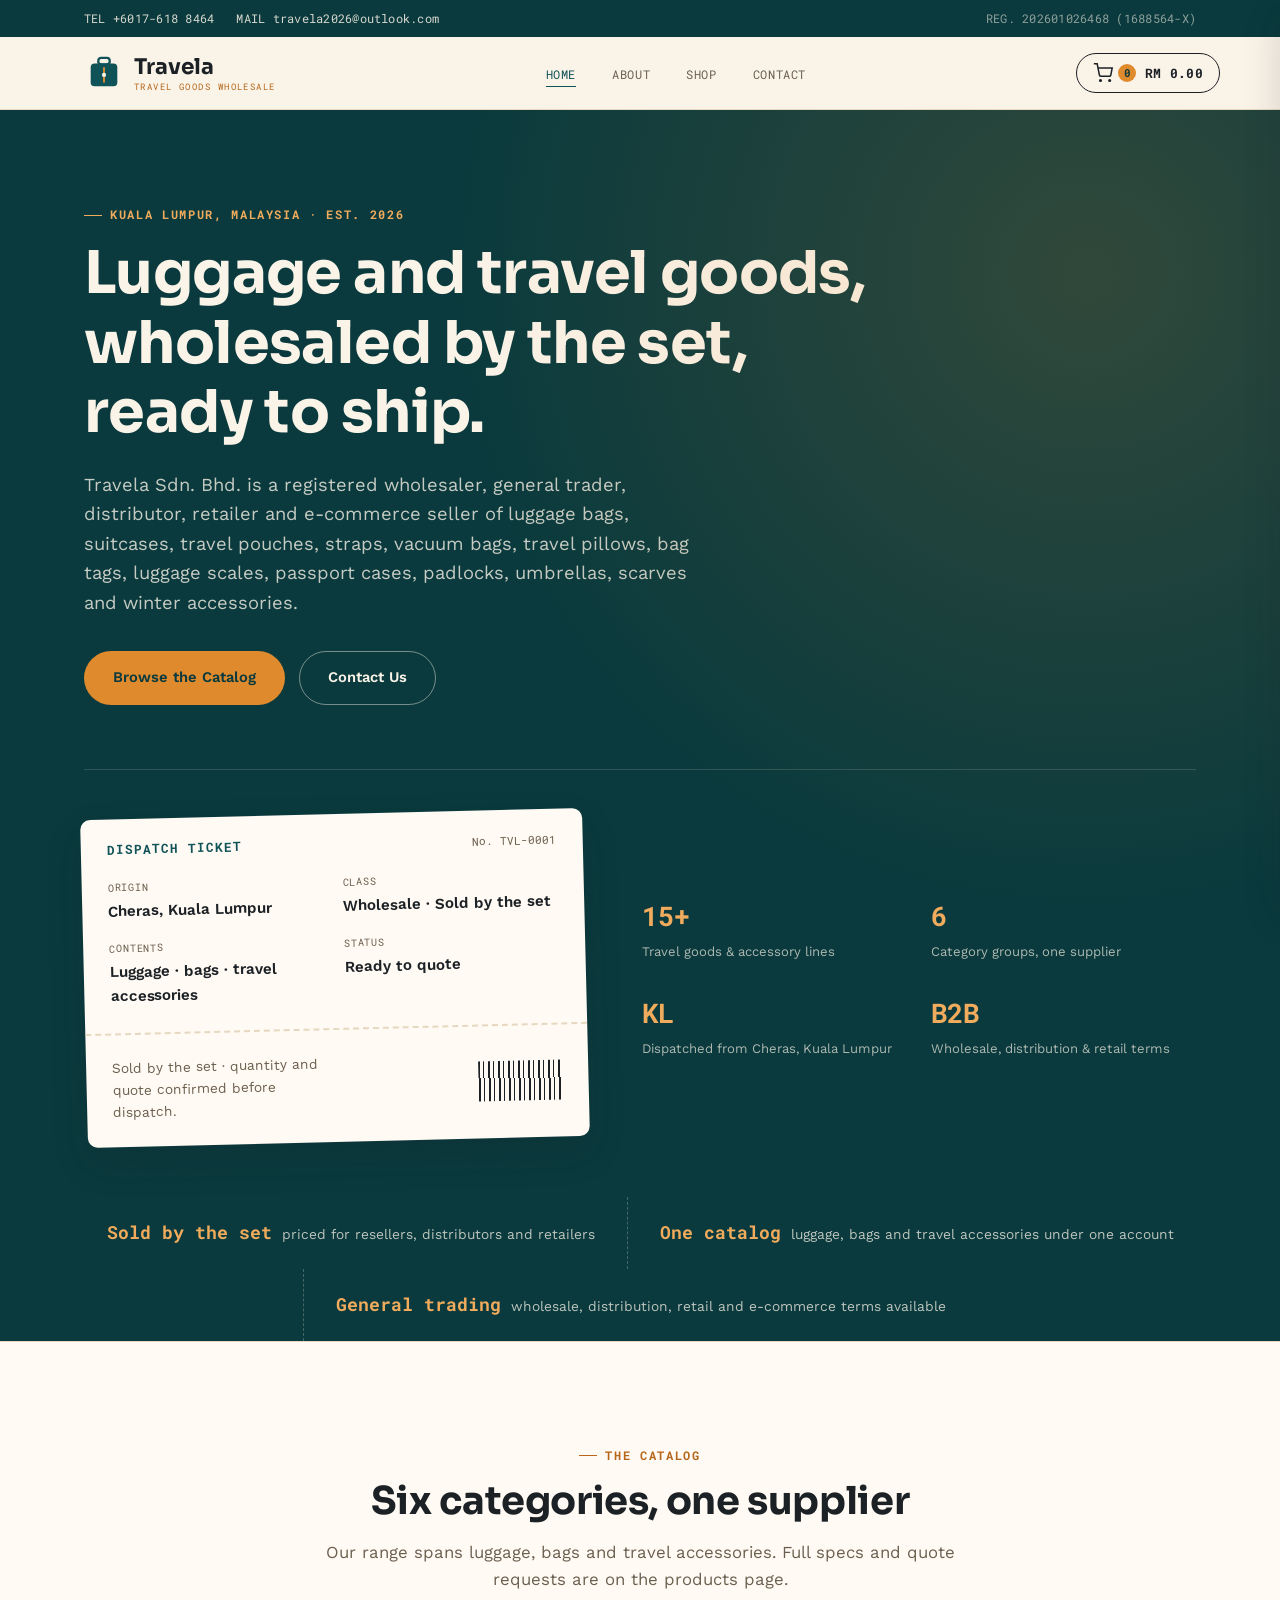
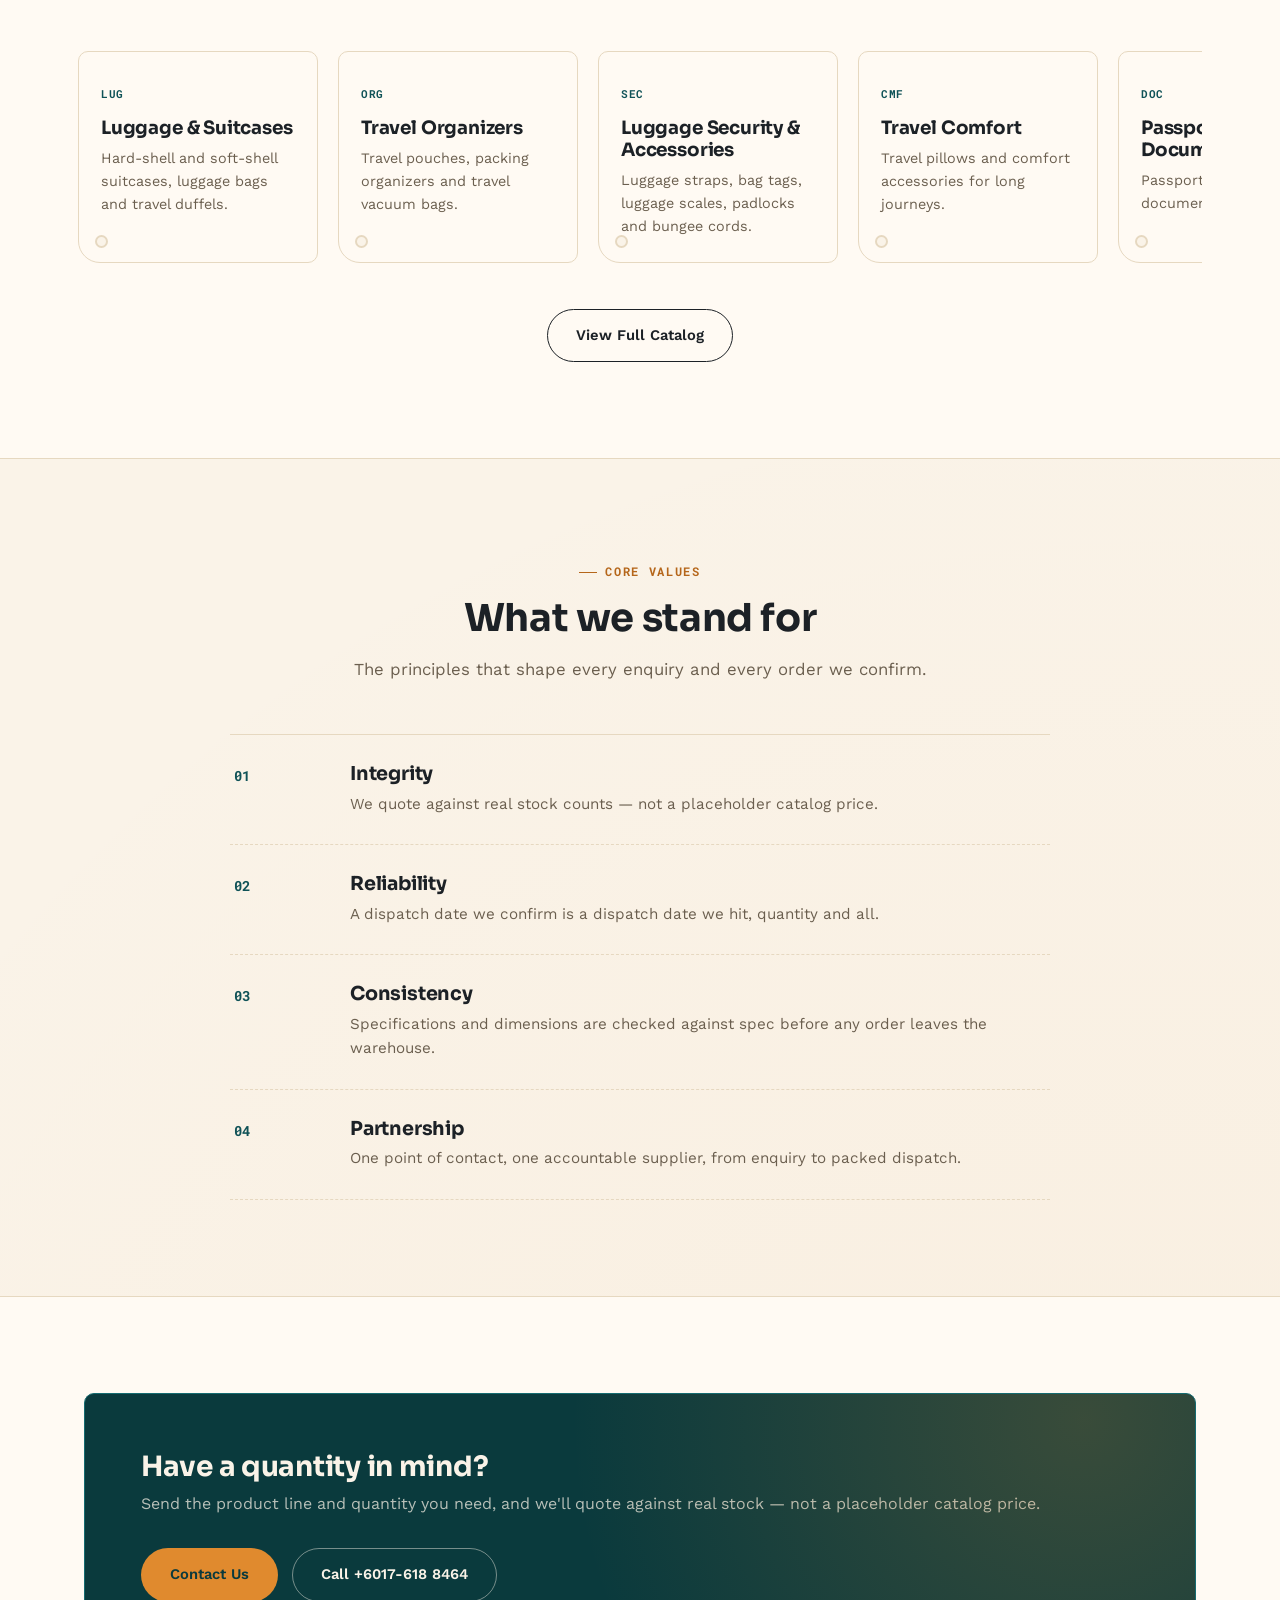
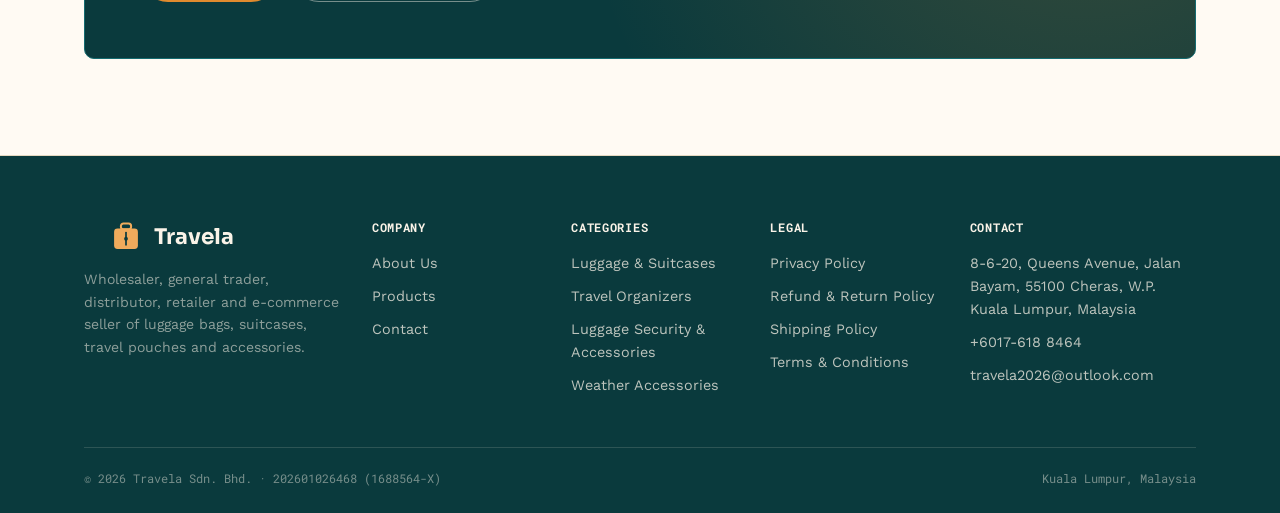
==== index.html @ ce54774d "Initial commit Travela Sdn. Bhd. — wholesale luggage, bags and travel accessories. Full site scaffol" ====
<!doctype html>
<html lang="en">
<head>
<meta charset="UTF-8">
<meta name="viewport" content="width=device-width, initial-scale=1.0">
<title>Travela | Wholesale Luggage, Bags &amp; Travel Accessories</title>
<meta name="description" content="Travela Sdn. Bhd. — wholesaler, general trader, distributor, retailer and e-commerce seller of luggage bags, suitcases, travel pouches, straps, vacuum bags, travel pillows, bag tags, luggage scales, passport cases, padlocks, umbrellas, scarves and winter accessories.">
<meta property="og:title" content="Travela | Wholesale Luggage, Bags &amp; Travel Accessories">
<meta property="og:description" content="Travela Sdn. Bhd. — wholesaler, general trader, distributor, retailer and e-commerce seller of luggage bags, suitcases, travel pouches, straps, vacuum bags, travel pillows, bag tags, luggage scales, passport cases, padlocks, umbrellas, scarves and winter accessories.">
<meta property="og:type" content="website">
<meta property="og:url" content="https://travela.shop/">
<meta name="twitter:card" content="summary">
<link rel="icon" type="image/svg+xml" href="assets/favicon.svg">
<link rel="stylesheet" href="css/style.css">
</head>
<body>

<div class="topbar">
  <div class="container">
    <div class="contact-links">
      <span>TEL +6017-618 8464</span>
      <span>MAIL travela2026@outlook.com</span>
    </div>
    <div class="reg-no">REG. 202601026468 (1688564-X)</div>
  </div>
</div>

<header class="site-header">
  <nav class="nav container">
    <a href="/" class="brand">
      <svg class="brand-mark" viewBox="0 0 40 40">
        <rect x="14" y="4" width="12" height="7" rx="3" fill="none" stroke="var(--petrol)" stroke-width="2.4"/>
        <rect x="6" y="10" width="28" height="24" rx="4" fill="var(--petrol)"/>
        <rect x="19" y="14" width="2" height="16" fill="var(--amber)"/>
        <circle cx="20" cy="22" r="2.2" fill="var(--sand)"/>
      </svg>
      <span class="brand-text">Travela<small>Travel Goods Wholesale</small></span>
    </a>
    <ul class="nav-links">
      <li><a href="/" class="active">Home</a></li>
      <li><a href="about">About</a></li>
      <li><a href="products">Shop</a></li>
      <li><a href="contact">Contact</a></li>
    </ul>
    <div class="nav-actions">
      <button type="button" class="cart-toggle" data-cart-toggle aria-label="Open quote cart" aria-expanded="false">
        <svg class="cart-toggle__icon" width="20" height="20" viewBox="0 0 24 24" fill="none" stroke="currentColor" stroke-width="1.8"><circle cx="9" cy="21" r="1"/><circle cx="20" cy="21" r="1"/><path d="M1 1h4l2.68 13.39a2 2 0 0 0 2 1.61h9.72a2 2 0 0 0 2-1.61L23 6H6"/></svg>
        <span class="cart-count" data-cart-count>0</span>
        <span class="cart-toggle__total" data-cart-total>RM 0</span>
      </button>
      <button class="nav-toggle" aria-label="Toggle navigation" aria-expanded="false">
        <span></span><span></span><span></span>
      </button>
    </div>
  </nav>
</header>

<section class="hero">
  <div class="container">
    <div class="hero-copy">
      <span class="eyebrow">Kuala Lumpur, Malaysia &middot; Est. 2026</span>
      <h1>Luggage and travel goods, wholesaled by the set, ready to ship.</h1>
      <p class="lead">Travela Sdn. Bhd. is a registered wholesaler, general trader, distributor, retailer and e-commerce seller of luggage bags, suitcases, travel pouches, straps, vacuum bags, travel pillows, bag tags, luggage scales, passport cases, padlocks, umbrellas, scarves and winter accessories.</p>
      <div class="hero-actions">
        <a href="products" class="btn btn--amber">Browse the Catalog</a>
        <a href="contact" class="btn btn--outline">Contact Us</a>
      </div>
    </div>

    <div class="hero-cover__foot">
      <div class="boarding-pass">
        <div class="boarding-pass__head">
          <h3>Dispatch Ticket</h3>
          <span class="mono">No. TVL-0001</span>
        </div>
        <div class="boarding-pass__body">
          <div class="boarding-pass__field">
            <dt>Origin</dt>
            <dd>Cheras, Kuala Lumpur</dd>
          </div>
          <div class="boarding-pass__field">
            <dt>Class</dt>
            <dd>Wholesale &middot; Sold by the set</dd>
          </div>
          <div class="boarding-pass__field">
            <dt>Contents</dt>
            <dd>Luggage &middot; bags &middot; travel accessories</dd>
          </div>
          <div class="boarding-pass__field">
            <dt>Status</dt>
            <dd>Ready to quote</dd>
          </div>
        </div>
        <div class="boarding-pass__perf" aria-hidden="true"></div>
        <div class="boarding-pass__stub">
          <p>Sold by the set &middot; quantity and quote confirmed before dispatch.</p>
          <div class="boarding-pass__barcode" aria-hidden="true"></div>
        </div>
      </div>

      <div class="hero-facts">
        <div>
          <strong>15+</strong>
          <span>Travel goods &amp; accessory lines</span>
        </div>
        <div>
          <strong>6</strong>
          <span>Category groups, one supplier</span>
        </div>
        <div>
          <strong>KL</strong>
          <span>Dispatched from Cheras, Kuala Lumpur</span>
        </div>
        <div>
          <strong>B2B</strong>
          <span>Wholesale, distribution &amp; retail terms</span>
        </div>
      </div>
    </div>
  </div>
</section>

<section class="spec-bar">
  <div class="spec-bar__item" data-reveal>
    <strong>Sold by the set</strong>
    <span>priced for resellers, distributors and retailers</span>
  </div>
  <div class="spec-bar__item" data-reveal>
    <strong>One catalog</strong>
    <span>luggage, bags and travel accessories under one account</span>
  </div>
  <div class="spec-bar__item" data-reveal>
    <strong>General trading</strong>
    <span>wholesale, distribution, retail and e-commerce terms available</span>
  </div>
</section>

<section class="section section--alt">
  <div class="container">
    <div class="section-head">
      <span class="eyebrow">The Catalog</span>
      <h2>Six categories, one supplier</h2>
      <p>Our range spans luggage, bags and travel accessories. Full specs and quote requests are on the products page.</p>
    </div>
    <div class="category-rail">
      <div class="luggage-tag" data-reveal>
        <span class="tag-hole" aria-hidden="true"></span>
        <span class="tag-code mono">LUG</span>
        <h3>Luggage &amp; Suitcases</h3>
        <p>Hard-shell and soft-shell suitcases, luggage bags and travel duffels.</p>
      </div>
      <div class="luggage-tag" data-reveal>
        <span class="tag-hole" aria-hidden="true"></span>
        <span class="tag-code mono">ORG</span>
        <h3>Travel Organizers</h3>
        <p>Travel pouches, packing organizers and travel vacuum bags.</p>
      </div>
      <div class="luggage-tag" data-reveal>
        <span class="tag-hole" aria-hidden="true"></span>
        <span class="tag-code mono">SEC</span>
        <h3>Luggage Security &amp; Accessories</h3>
        <p>Luggage straps, bag tags, luggage scales, padlocks and bungee cords.</p>
      </div>
      <div class="luggage-tag" data-reveal>
        <span class="tag-hole" aria-hidden="true"></span>
        <span class="tag-code mono">CMF</span>
        <h3>Travel Comfort</h3>
        <p>Travel pillows and comfort accessories for long journeys.</p>
      </div>
      <div class="luggage-tag" data-reveal>
        <span class="tag-hole" aria-hidden="true"></span>
        <span class="tag-code mono">DOC</span>
        <h3>Passport &amp; Documents</h3>
        <p>Passport cases and travel document holders.</p>
      </div>
      <div class="luggage-tag" data-reveal>
        <span class="tag-hole" aria-hidden="true"></span>
        <span class="tag-code mono">WTR</span>
        <h3>Weather Accessories</h3>
        <p>Umbrellas, scarves, winter gloves and winter socks.</p>
      </div>
    </div>
    <div style="text-align:center; margin-top:24px;">
      <a href="products" class="btn btn--outline-dark">View Full Catalog</a>
    </div>
  </div>
</section>

<section class="section">
  <div class="container">
    <div class="section-head">
      <span class="eyebrow">Core Values</span>
      <h2>What we stand for</h2>
      <p>The principles that shape every enquiry and every order we confirm.</p>
    </div>
    <div class="rail" style="max-width:820px; margin:0 auto;">
      <div class="rail-row" data-reveal>
        <span class="rail-code mono">01</span>
        <div class="rail-body">
          <h3>Integrity</h3>
          <p>We quote against real stock counts &mdash; not a placeholder catalog price.</p>
        </div>
      </div>
      <div class="rail-row" data-reveal>
        <span class="rail-code mono">02</span>
        <div class="rail-body">
          <h3>Reliability</h3>
          <p>A dispatch date we confirm is a dispatch date we hit, quantity and all.</p>
        </div>
      </div>
      <div class="rail-row" data-reveal>
        <span class="rail-code mono">03</span>
        <div class="rail-body">
          <h3>Consistency</h3>
          <p>Specifications and dimensions are checked against spec before any order leaves the warehouse.</p>
        </div>
      </div>
      <div class="rail-row" data-reveal>
        <span class="rail-code mono">04</span>
        <div class="rail-body">
          <h3>Partnership</h3>
          <p>One point of contact, one accountable supplier, from enquiry to packed dispatch.</p>
        </div>
      </div>
    </div>
  </div>
</section>

<section class="section section--alt">
  <div class="container">
    <div class="cta-banner">
      <div>
        <h2>Have a quantity in mind?</h2>
        <p>Send the product line and quantity you need, and we'll quote against real stock &mdash; not a placeholder catalog price.</p>
      </div>
      <div class="cta-actions">
        <a href="contact" class="btn btn--amber">Contact Us</a>
        <a href="tel:+60176188464" class="btn btn--outline">Call +6017-618 8464</a>
      </div>
    </div>
  </div>
</section>

<footer class="site-footer">
  <div class="container">
    <div class="footer-grid">
      <div class="footer-brand">
        <div class="brand" style="color:#faf3e8;">
          <svg class="brand-mark" viewBox="0 0 40 40">
            <rect x="14" y="4" width="12" height="7" rx="3" fill="none" stroke="var(--amber-light)" stroke-width="2.4"/>
            <rect x="6" y="10" width="28" height="24" rx="4" fill="var(--amber-light)"/>
            <rect x="19" y="14" width="2" height="16" fill="var(--petrol-deep)"/>
            <circle cx="20" cy="22" r="2.2" fill="var(--petrol-deep)"/>
          </svg>
          <span>Travela</span>
        </div>
        <p>Wholesaler, general trader, distributor, retailer and e-commerce seller of luggage bags, suitcases, travel pouches and accessories.</p>
      </div>
      <div>
        <h4>Company</h4>
        <ul>
          <li><a href="about">About Us</a></li>
          <li><a href="products">Products</a></li>
          <li><a href="contact">Contact</a></li>
        </ul>
      </div>
      <div>
        <h4>Categories</h4>
        <ul>
          <li><a href="products">Luggage &amp; Suitcases</a></li>
          <li><a href="products">Travel Organizers</a></li>
          <li><a href="products">Luggage Security &amp; Accessories</a></li>
          <li><a href="products">Weather Accessories</a></li>
        </ul>
      </div>
      <div>
        <h4>Legal</h4>
        <ul>
          <li><a href="privacy-policy">Privacy Policy</a></li>
          <li><a href="refund-policy">Refund &amp; Return Policy</a></li>
          <li><a href="shipping-policy">Shipping Policy</a></li>
          <li><a href="terms-conditions">Terms &amp; Conditions</a></li>
        </ul>
      </div>
      <div>
        <h4>Contact</h4>
        <ul>
          <li>8-6-20, Queens Avenue, Jalan Bayam, 55100 Cheras, W.P. Kuala Lumpur, Malaysia</li>
          <li><a href="tel:+60176188464">+6017-618 8464</a></li>
          <li><a href="mailto:travela2026@outlook.com">travela2026@outlook.com</a></li>
        </ul>
      </div>
    </div>
    <div class="footer-bottom">
      <span>&copy; <span id="year"></span> Travela Sdn. Bhd. &middot; 202601026468 (1688564-X)</span>
      <span>Kuala Lumpur, Malaysia</span>
    </div>
  </div>
</footer>

<script src="js/cart.js"></script>
<script src="js/main.js"></script>
</body>
</html>
---- css/style.css ----
@import url('https://fonts.googleapis.com/css2?family=Sora:wght@400;500;600;700;800&family=Work+Sans:wght@400;500;600;700&family=Roboto+Mono:wght@400;500;700&display=swap');

:root {
  /* Boarding-pass palette — travel goods / luggage identity */
  --ink: #1c2126;
  --charcoal: #2a3138;
  --petrol: #0f5257;
  --petrol-deep: #0a3a3d;
  --petrol-mid: #146b70;
  --petrol-text: #0f5257; /* AA-safe on sand/panel backgrounds (~6.2:1) */
  --amber: #e08a2e;
  --amber-light: #f0ab5c;
  --amber-text: #b5661a; /* AA-safe amber for small text/links (~4.7:1) */
  --sand: #faf3e8;
  --sand-deep: #f0e4d0;
  --panel: #fffaf3;
  --line: #e6d8c0;
  --muted: #6b5f4f; /* AA-safe muted text on sand/panel */
  --white: #ffffff;
  --radius: 4px;
  --radius-lg: 10px;
  --shadow-sm: 0 2px 10px rgba(28, 33, 38, 0.08);
  --shadow-md: 0 16px 36px rgba(28, 33, 38, 0.16);
  --max-width: 1160px;
  font-size: 16px;
}

* { box-sizing: border-box; margin: 0; padding: 0; }

html { scroll-behavior: smooth; }

@media (prefers-reduced-motion: reduce) {
  html { scroll-behavior: auto; }
  * { animation-duration: 0.01ms !important; animation-iteration-count: 1 !important; transition-duration: 0.01ms !important; }
}

body {
  font-family: 'Work Sans', -apple-system, BlinkMacSystemFont, 'Segoe UI', sans-serif;
  color: var(--ink);
  background: var(--sand);
  line-height: 1.6;
  -webkit-font-smoothing: antialiased;
  background-image:
    radial-gradient(circle at 10% 6%, rgba(15,82,87,0.04), transparent 42%),
    radial-gradient(circle at 90% 94%, rgba(224,138,46,0.05), transparent 42%);
}

h1, h2, h3, h4 {
  font-family: 'Sora', -apple-system, sans-serif;
  font-weight: 700;
  line-height: 1.18;
  color: var(--ink);
  letter-spacing: -0.01em;
}

a { color: inherit; text-decoration: none; }

img, svg { display: block; max-width: 100%; }

ul { list-style: none; }

:focus-visible {
  outline: 2.5px solid var(--petrol);
  outline-offset: 3px;
}

.container {
  max-width: var(--max-width);
  margin: 0 auto;
  padding: 0 24px;
}

.mono {
  font-family: 'Roboto Mono', monospace;
}

.eyebrow {
  display: inline-flex;
  align-items: center;
  gap: 8px;
  font-family: 'Roboto Mono', monospace;
  font-size: 0.74rem;
  font-weight: 700;
  letter-spacing: 0.14em;
  text-transform: uppercase;
  color: var(--amber-text);
  margin-bottom: 14px;
}
.eyebrow::before {
  content: "";
  width: 18px;
  height: 1px;
  background: var(--amber-text);
  display: inline-block;
}
.section--dark .eyebrow,
.hero .eyebrow { color: var(--amber-light); }
.section--dark .eyebrow::before,
.hero .eyebrow::before { background: var(--amber-light); }

.section { padding: 96px 0; }
.section--tight { padding: 64px 0; }
.section--alt { background: var(--panel); border-top: 1px solid var(--line); border-bottom: 1px solid var(--line); }
.section--dark { background: var(--petrol-deep); color: var(--sand); }

.section-head {
  max-width: 640px;
  margin: 0 auto 52px;
  text-align: center;
}
.section-head h2 { font-size: clamp(1.8rem, 3vw, 2.5rem); margin-bottom: 14px; }
.section-head p { color: var(--muted); font-size: 1.05rem; }
.section--dark .section-head p { color: rgba(250,243,232,0.72); }

/* Scroll reveal */
[data-reveal] {
  opacity: 0;
  transform: translateY(18px);
  transition: opacity 0.7s cubic-bezier(0.2, 0.7, 0.2, 1), transform 0.7s cubic-bezier(0.2, 0.7, 0.2, 1);
}
[data-reveal].is-visible { opacity: 1; transform: none; }

/* Buttons */
.btn {
  display: inline-flex;
  align-items: center;
  justify-content: center;
  gap: 8px;
  padding: 14px 28px;
  border-radius: 999px;
  font-weight: 600;
  font-size: 0.92rem;
  font-family: 'Work Sans', sans-serif;
  border: 1.5px solid transparent;
  cursor: pointer;
  transition: transform 0.15s ease, box-shadow 0.15s ease, background 0.15s ease, color 0.15s ease, border-color 0.15s ease;
}
.btn:hover { transform: translateY(-1px); }

.btn--amber { background: var(--amber); color: var(--petrol-deep); }
.btn--amber:hover { background: var(--amber-light); box-shadow: var(--shadow-md); }

.btn--outline { border-color: rgba(250,243,232,0.45); color: var(--sand); }
.btn--outline:hover { background: rgba(250,243,232,0.12); border-color: var(--sand); }

.btn--outline-dark { border-color: var(--ink); color: var(--ink); }
.btn--outline-dark:hover { background: var(--ink); color: var(--sand); }

.btn--sm { padding: 9px 18px; font-size: 0.82rem; }

/* Top bar */
.topbar {
  background: var(--petrol-deep);
  color: rgba(250,243,232,0.85);
  font-family: 'Roboto Mono', monospace;
  font-size: 0.76rem;
  letter-spacing: 0.02em;
}
.topbar .container {
  display: flex;
  justify-content: space-between;
  align-items: center;
  padding-top: 9px;
  padding-bottom: 9px;
  flex-wrap: wrap;
  gap: 6px;
}
.topbar a { color: rgba(250,243,232,0.85); }
.topbar a:hover { color: var(--amber-light); }
.topbar .contact-links { display: flex; gap: 22px; flex-wrap: wrap; }
.topbar .contact-links span { display: inline-flex; align-items: center; gap: 6px; }
.topbar .reg-no { opacity: 0.65; }

/* Header / Nav */
.site-header {
  background: var(--sand);
  border-bottom: 1px solid var(--line);
  position: sticky;
  top: 0;
  z-index: 50;
}
.nav {
  display: flex;
  align-items: center;
  justify-content: space-between;
  padding: 16px 0;
}
.brand {
  display: flex;
  align-items: center;
  gap: 11px;
  padding-left: 25px;
  font-family: 'Sora', sans-serif;
  font-weight: 700;
  font-size: 1.35rem;
  color: var(--ink);
}
.brand-mark { width: 38px; height: 38px; flex-shrink: 0; }
.footer-brand .brand-mark { width: 34px; height: 34px; }
.brand-text { display: flex; flex-direction: column; line-height: 1.05; }
.brand-text small {
  display: block;
  font-family: 'Roboto Mono', monospace;
  font-weight: 400;
  font-size: 0.56rem;
  letter-spacing: 0.16em;
  text-transform: uppercase;
  color: var(--amber-text);
  margin-top: 3px;
}

.nav-links { display: flex; gap: 8px; align-items: center; }
.nav-links a {
  font-family: 'Roboto Mono', monospace;
  font-weight: 400;
  font-size: 0.78rem;
  letter-spacing: 0.05em;
  text-transform: uppercase;
  color: var(--muted);
  position: relative;
  padding: 8px 14px;
}
.nav-links a:hover { color: var(--ink); }
.nav-links a.active { color: var(--petrol); }
.nav-links a.active::after {
  content: "";
  position: absolute;
  left: 14px; right: 14px; bottom: 3px;
  height: 1px;
  background: var(--petrol);
}

.nav-actions { display: flex; align-items: center; gap: 10px; }

/* Cart toggle */
.cart-toggle {
  display: inline-flex;
  align-items: center;
  gap: 9px;
  padding: 9px 16px;
  border-radius: 999px;
  border: 1.5px solid var(--ink);
  background: transparent;
  color: var(--ink);
  cursor: pointer;
  font-family: 'Roboto Mono', monospace;
  font-weight: 700;
  font-size: 0.82rem;
  transition: background 0.15s ease, color 0.15s ease, border-color 0.15s ease, transform 0.15s ease;
}
.cart-toggle:hover { background: var(--ink); color: var(--sand); transform: translateY(-1px); }
.cart-toggle.has-items { border-color: var(--petrol); color: var(--petrol-text); }
.cart-toggle.has-items:hover { background: var(--petrol); color: var(--sand); }
.cart-toggle__icon { flex-shrink: 0; }
.cart-count {
  display: inline-flex;
  align-items: center;
  justify-content: center;
  min-width: 18px;
  height: 18px;
  padding: 0 4px;
  border-radius: 999px;
  background: var(--amber);
  color: var(--petrol-deep);
  font-size: 0.68rem;
  font-weight: 700;
  margin-left: -4px;
}
.cart-toggle__total { letter-spacing: 0.02em; }
.cart-toggle--pulse { animation: cartPulse 0.4s ease; }
@keyframes cartPulse {
  0% { transform: scale(1); }
  35% { transform: scale(1.12); }
  100% { transform: scale(1); }
}

/* Cart drawer */
.cart-overlay {
  position: fixed;
  inset: 0;
  background: rgba(28, 33, 38, 0.5);
  opacity: 0;
  pointer-events: none;
  transition: opacity 0.25s ease;
  z-index: 90;
}
.cart-overlay.is-open { opacity: 1; pointer-events: auto; }

.cart-drawer {
  position: fixed;
  top: 0;
  right: 0;
  bottom: 0;
  width: min(420px, 100%);
  background: var(--sand);
  box-shadow: var(--shadow-md);
  transform: translateX(100%);
  transition: transform 0.3s cubic-bezier(0.2, 0.7, 0.2, 1);
  z-index: 91;
  display: flex;
  flex-direction: column;
}
.cart-drawer.is-open { transform: translateX(0); }

.cart-drawer__head {
  display: flex;
  align-items: center;
  justify-content: space-between;
  padding: 22px 24px;
  border-bottom: 1px solid var(--line);
}
.cart-drawer__head h3 { font-size: 1.15rem; }
.cart-drawer__close {
  background: none;
  border: none;
  font-size: 1.6rem;
  line-height: 1;
  cursor: pointer;
  color: var(--muted);
  padding: 4px 8px;
}
.cart-drawer__close:hover { color: var(--ink); }

.cart-drawer__body { flex: 1; overflow-y: auto; padding: 12px 24px; }
.cart-empty { color: var(--muted); font-size: 0.92rem; padding: 24px 0; }

.cart-line {
  display: flex;
  flex-direction: row;
  align-items: flex-start;
  gap: 14px;
  padding: 16px 0;
  border-bottom: 1px dashed var(--line);
}
.cart-line__thumb {
  width: 56px;
  height: 56px;
  flex-shrink: 0;
  object-fit: cover;
  border-radius: var(--radius);
  border: 1px solid var(--line);
  background: var(--panel);
}
.cart-line__thumb--empty {
  background: var(--panel);
  background-image: linear-gradient(135deg, var(--line) 0%, var(--line) 8%, transparent 8%, transparent 50%, var(--line) 50%, var(--line) 58%, transparent 58%, transparent 100%);
  background-size: 10px 10px;
}
.cart-line__main { flex: 1; min-width: 0; display: flex; flex-direction: column; gap: 10px; }
.cart-line__info { display: flex; flex-direction: column; gap: 3px; }
.cart-line__name { font-size: 0.92rem; font-weight: 500; }
.cart-line__sku { font-size: 0.72rem; color: var(--muted); }
.cart-line__controls { display: flex; align-items: center; justify-content: space-between; gap: 10px; }
.cart-line__price { font-size: 0.86rem; font-weight: 600; }
.cart-line__remove {
  background: none;
  border: none;
  font-size: 1.2rem;
  line-height: 1;
  color: var(--muted);
  cursor: pointer;
  padding: 2px 6px;
}
.cart-line__remove:hover { color: var(--petrol); }

.cart-drawer__foot {
  padding: 20px 24px 24px;
  border-top: 1px solid var(--line);
  display: flex;
  flex-direction: column;
  gap: 14px;
}
.cart-drawer__subtotal {
  display: flex;
  align-items: baseline;
  justify-content: space-between;
  font-family: 'Roboto Mono', monospace;
}
.cart-drawer__subtotal span { font-size: 0.78rem; text-transform: uppercase; letter-spacing: 0.05em; color: var(--muted); }
.cart-drawer__subtotal strong { font-size: 1.3rem; color: var(--ink); }
.cart-drawer__clear {
  background: none;
  border: none;
  font-size: 0.8rem;
  color: var(--muted);
  text-decoration: underline;
  text-underline-offset: 2px;
  cursor: pointer;
  align-self: center;
}
.cart-drawer__clear:hover { color: var(--petrol); }

body.cart-open { overflow: hidden; }

/* Quantity stepper */
.qty-stepper { display: inline-flex; align-items: center; border: 1px solid var(--line); border-radius: 999px; overflow: hidden; }
.qty-btn {
  background: var(--panel);
  border: none;
  width: 30px;
  height: 30px;
  font-size: 1rem;
  cursor: pointer;
  color: var(--ink);
  transition: background 0.15s ease;
}
.qty-btn:hover { background: var(--sand-deep); }
.qty-input {
  width: 44px;
  text-align: center;
  border: none;
  border-left: 1px solid var(--line);
  border-right: 1px solid var(--line);
  height: 30px;
  font-family: 'Roboto Mono', monospace;
  font-size: 0.85rem;
  background: var(--panel);
  color: var(--ink);
  -moz-appearance: textfield;
}
.qty-input::-webkit-outer-spin-button, .qty-input::-webkit-inner-spin-button { -webkit-appearance: none; margin: 0; }
.qty-stepper--sm .qty-btn { width: 26px; height: 26px; }
.qty-stepper--sm .qty-input { width: 38px; height: 26px; }

/* Size select — shown only on products with a sizes[] entry */
.size-select {
  height: 32px;
  padding: 0 10px;
  border: 1px solid var(--line);
  border-radius: 999px;
  background: var(--panel);
  color: var(--ink);
  font-family: 'Roboto Mono', monospace;
  font-size: 0.8rem;
  cursor: pointer;
}
.size-select:focus { outline: none; border-color: var(--petrol); }
.product-detail__buy .size-select { height: 46px; padding: 0 14px; font-size: 0.88rem; }

.nav-toggle {
  display: none;
  flex-direction: column;
  gap: 5px;
  background: none;
  border: none;
  cursor: pointer;
  padding: 6px;
}
.nav-toggle span { width: 24px; height: 2px; background: var(--ink); border-radius: 2px; }

/* Hero */
.hero {
  background: var(--petrol-deep);
  color: var(--sand);
  position: relative;
  overflow: hidden;
}
.hero::after {
  content: "";
  position: absolute;
  inset: 0;
  background-image: radial-gradient(circle at 85% 15%, rgba(224,138,46,0.18), transparent 45%);
  pointer-events: none;
}
.hero .container {
  position: relative;
  padding-top: 88px;
  padding-bottom: 56px;
}
.hero h1 {
  font-size: clamp(2.4rem, 4.6vw, 4rem);
  color: var(--sand);
  margin-bottom: 22px;
  max-width: 820px;
}
.hero p.lead {
  font-size: 1.15rem;
  color: rgba(250,243,232,0.78);
  max-width: 640px;
  margin-bottom: 34px;
}
.hero-actions { display: flex; gap: 14px; flex-wrap: wrap; margin-bottom: 64px; }

/* Hero lower row — boarding pass + inline quick facts */
.hero-cover__foot {
  display: grid;
  grid-template-columns: 0.95fr 1.05fr;
  gap: 56px;
  align-items: center;
  border-top: 1px solid rgba(250,243,232,0.14);
  padding-top: 44px;
}
.hero-facts { display: grid; grid-template-columns: repeat(2, 1fr); gap: 28px 24px; }
.hero-facts div strong {
  display: block;
  font-family: 'Roboto Mono', monospace;
  font-size: 1.7rem;
  font-weight: 700;
  color: var(--amber-light);
}
.hero-facts div span { font-size: 0.82rem; color: rgba(250,243,232,0.68); }

/* Boarding pass — hero signature panel, a ticket-stub card with a perforated tear line and barcode */
.boarding-pass {
  position: relative;
  background: var(--panel);
  color: var(--ink);
  border-radius: var(--radius-lg);
  box-shadow: var(--shadow-md);
  transform: rotate(-1.4deg);
  overflow: hidden;
}
.boarding-pass__head {
  padding: 22px 26px 16px;
  display: flex;
  justify-content: space-between;
  align-items: baseline;
}
.boarding-pass__head h3 {
  font-family: 'Roboto Mono', monospace;
  font-size: 0.8rem;
  letter-spacing: 0.08em;
  text-transform: uppercase;
  font-weight: 700;
  color: var(--petrol-text);
}
.boarding-pass__head span { font-family: 'Roboto Mono', monospace; font-size: 0.7rem; color: var(--muted); }
.boarding-pass__body { padding: 4px 26px 20px; display: grid; grid-template-columns: 1fr 1fr; gap: 16px 20px; }
.boarding-pass__field dt {
  font-family: 'Roboto Mono', monospace;
  font-size: 0.64rem;
  letter-spacing: 0.08em;
  text-transform: uppercase;
  color: var(--muted);
  margin-bottom: 4px;
}
.boarding-pass__field dd { font-weight: 600; font-size: 0.95rem; }
.boarding-pass__perf {
  position: relative;
  height: 0;
  border-top: 2px dashed var(--line);
  margin: 4px 0;
}
.boarding-pass__perf::before, .boarding-pass__perf::after {
  content: "";
  position: absolute;
  top: -11px;
  width: 22px;
  height: 22px;
  border-radius: 50%;
  background: var(--petrol-deep);
}
.boarding-pass__perf::before { left: -37px; }
.boarding-pass__perf::after { right: -37px; }
.boarding-pass__stub { padding: 18px 26px 24px; display: flex; align-items: center; justify-content: space-between; gap: 16px; }
.boarding-pass__stub p { font-size: 0.86rem; color: var(--muted); max-width: 220px; }
.boarding-pass__barcode {
  flex-shrink: 0;
  width: 84px;
  height: 40px;
  background-image: repeating-linear-gradient(90deg, var(--ink) 0px, var(--ink) 2px, transparent 2px, transparent 5px, var(--ink) 5px, var(--ink) 6px, transparent 6px, transparent 10px);
}

/* Spec bar — flight-info-board style single-row strip, not a boxed feature grid */
.spec-bar {
  display: flex;
  flex-wrap: wrap;
  align-items: center;
  justify-content: center;
  background: var(--petrol-deep);
  color: var(--sand);
}
.spec-bar__item {
  display: flex;
  align-items: baseline;
  gap: 10px;
  padding: 22px 32px;
  border-left: 1px dashed rgba(250,243,232,0.25);
}
.spec-bar__item:first-child { border-left: none; }
.spec-bar__item strong { font-family: 'Roboto Mono', monospace; font-size: 1.1rem; color: var(--amber-light); }
.spec-bar__item span { font-size: 0.86rem; color: rgba(250,243,232,0.75); }

/* Grid */
.grid { display: grid; gap: 26px; }
.grid--4 { grid-template-columns: repeat(4, 1fr); }
.grid--3 { grid-template-columns: repeat(3, 1fr); }
.grid--2 { grid-template-columns: repeat(2, 1fr); }

/* Luggage tag — category cards shaped like a real hand-luggage tag */
.luggage-tag {
  background: var(--panel);
  border: 1px solid var(--line);
  border-radius: var(--radius-lg) var(--radius-lg) var(--radius-lg) 22px;
  padding: 28px 22px 24px;
  position: relative;
  transition: transform 0.25s cubic-bezier(0.2,0.7,0.3,1), box-shadow 0.25s ease, border-color 0.25s ease;
}
.luggage-tag:hover { transform: translateY(-4px); box-shadow: var(--shadow-md); border-color: var(--petrol); }
.luggage-tag .tag-hole {
  position: absolute;
  bottom: 14px;
  left: 16px;
  width: 13px;
  height: 13px;
  border-radius: 50%;
  background: var(--sand);
  border: 2px solid var(--line);
}
.luggage-tag .tag-code {
  font-family: 'Roboto Mono', monospace;
  font-size: 0.68rem;
  color: var(--petrol-text);
  letter-spacing: 0.05em;
  font-weight: 700;
}
.luggage-tag h3 { font-size: 1.15rem; margin: 12px 0 8px; }
.luggage-tag p { font-size: 0.9rem; color: var(--muted); }

/* Category rail — horizontal scroll-snap strip */
.category-rail {
  display: flex;
  gap: 20px;
  overflow-x: auto;
  scroll-snap-type: x mandatory;
  padding: 6px 6px 22px;
  margin: 0 -6px;
}
.category-rail .luggage-tag { flex: 0 0 240px; scroll-snap-align: start; }
.category-rail::-webkit-scrollbar { height: 6px; }
.category-rail::-webkit-scrollbar-thumb { background: var(--line); border-radius: 999px; }

/* Stat strip */
.stat-strip { display: grid; grid-template-columns: repeat(4, 1fr); border-top: 1px solid var(--line); border-bottom: 1px solid var(--line); background: var(--panel); }
.stat-strip div { padding: 24px; border-left: 1px solid var(--line); text-align: center; }
.stat-strip div:first-child { border-left: none; }
.stat-strip strong { display: block; font-family: 'Roboto Mono', monospace; font-size: 1.6rem; font-weight: 700; color: var(--ink); }
.stat-strip span { font-size: 0.76rem; color: var(--muted); }

/* Trust line */
.trust-line { display: flex; flex-wrap: wrap; border-top: 1px solid var(--line); }
.trust-line div { flex: 1; min-width: 220px; padding: 30px 30px; border-left: 1px solid var(--line); }
.trust-line div:first-child { border-left: none; }
.trust-line h3 { font-size: 1.1rem; margin-bottom: 6px; }
.trust-line p { color: var(--muted); font-size: 0.9rem; }

/* Product catalog — shared card, shop layout with sidebar filter */
.shop-toolbar { display: flex; align-items: center; justify-content: space-between; gap: 20px; flex-wrap: wrap; margin-bottom: 32px; padding-bottom: 20px; border-bottom: 1px solid var(--line); }
.search-bar { display: flex; gap: 10px; max-width: 360px; margin: 0; }
.search-bar input {
  flex: 1; padding: 13px 16px; border: 1.5px solid var(--line); border-radius: var(--radius);
  font-family: inherit; font-size: 0.95rem; background: var(--panel); color: var(--ink);
}
.search-bar input:focus { outline: none; border-color: var(--petrol); box-shadow: 0 0 0 3px rgba(15,82,87,0.12); }
.shop-count { font-family: 'Roboto Mono', monospace; font-size: 0.8rem; color: var(--muted); white-space: nowrap; }

.shop-layout { display: grid; grid-template-columns: 224px 1fr; gap: 44px; align-items: start; }
.shop-sidebar { position: sticky; top: 96px; display: flex; flex-direction: column; gap: 2px; }
.shop-sidebar button {
  display: flex; align-items: center; justify-content: space-between; gap: 8px;
  width: 100%; text-align: left; padding: 11px 4px; border: none; background: none; cursor: pointer;
  font-family: 'Work Sans', sans-serif; font-size: 0.92rem; font-weight: 600; color: var(--muted);
  border-bottom: 1px solid var(--line);
}
.shop-sidebar button:hover { color: var(--ink); }
.shop-sidebar button.is-active { color: var(--petrol-text); }
.shop-sidebar button .count { font-family: 'Roboto Mono', monospace; font-size: 0.72rem; font-weight: 500; color: var(--muted); }

.filter-pills { display: flex; flex-wrap: wrap; gap: 10px; }
.filter-pill {
  display: inline-flex; align-items: center; gap: 8px;
  padding: 9px 16px; border-radius: 999px; border: 1.5px solid var(--line);
  background: var(--panel); color: var(--ink); font-size: 0.85rem; font-weight: 600;
  cursor: pointer; transition: border-color 0.15s ease, background 0.15s ease, color 0.15s ease;
}
.filter-pill:hover { border-color: var(--petrol); }
.filter-pill.is-active { background: var(--petrol-deep); border-color: var(--petrol-deep); color: var(--sand); }
.filter-pill .count { font-family: 'Roboto Mono', monospace; font-size: 0.68rem; opacity: 0.6; }

.product-category { margin-bottom: 52px; scroll-margin-top: 90px; }
.product-category:last-child { margin-bottom: 0; }
.product-category__head {
  display: flex;
  align-items: baseline;
  gap: 14px;
  margin-bottom: 24px;
  padding-bottom: 12px;
  border-bottom: 1.5px solid var(--ink);
}
.product-category__head .tag-code { color: var(--petrol-text); font-weight: 700; font-family: 'Roboto Mono', monospace; font-size: 0.78rem; }
.product-category__head h2 { font-size: 1.4rem; }

.product-category__empty {
  padding: 40px 0;
  color: var(--muted);
  font-size: 0.95rem;
  border: 1px dashed var(--line);
  border-radius: var(--radius);
  text-align: center;
}

.product-card {
  background: var(--panel);
  border: 1px solid var(--line);
  border-radius: var(--radius);
  position: relative;
  display: flex;
  flex-direction: column;
  overflow: hidden;
  cursor: pointer;
  transition: transform 0.25s cubic-bezier(0.2,0.7,0.3,1), box-shadow 0.25s ease, border-color 0.25s ease;
}
.product-card:hover { transform: translateY(-4px); box-shadow: var(--shadow-md); border-color: var(--petrol); }
.product-card__media { display: block; position: relative; aspect-ratio: 1 / 1; background: var(--sand-deep); }
.product-card__media img { width: 100%; height: 100%; object-fit: cover; display: block; }
.product-card__media .tag-code {
  position: absolute;
  top: 10px;
  right: 10px;
  background: rgba(28,33,38,0.72);
  color: var(--sand);
  padding: 4px 9px;
  border-radius: 4px;
  font-size: 0.64rem;
  letter-spacing: 0.02em;
  font-family: 'Roboto Mono', monospace;
}
.product-card__body { padding: 16px 22px 22px; display: flex; flex-direction: column; flex-grow: 1; }
.product-card h3 { font-size: 1.05rem; margin: 0 0 8px; display: flex; align-items: baseline; gap: 8px; flex-wrap: wrap; }
.product-card h3:hover { color: var(--petrol); }
.product-card h3 small { font-size: 0.68rem; color: var(--muted); font-weight: 500; font-family: 'Roboto Mono', monospace; }
.product-card__body > p { font-size: 0.88rem; color: var(--muted); flex-grow: 1; margin-bottom: 20px; }

.product-card__footer {
  display: flex;
  flex-wrap: wrap;
  align-items: center;
  justify-content: space-between;
  gap: 12px;
  padding-top: 16px;
  border-top: 1px dashed var(--line);
}
.product-price {
  font-family: 'Roboto Mono', monospace;
  font-weight: 700;
  font-size: 1rem;
  color: var(--ink);
}
.product-price small { font-weight: 400; font-size: 0.72rem; color: var(--muted); margin-left: 3px; }

.product-card--link { text-decoration: none; }
.product-card--link:hover h3 { color: var(--petrol); }

/* Product detail page */
.breadcrumb { display: flex; align-items: center; gap: 8px; font-size: 0.78rem; color: var(--muted); flex-wrap: wrap; }
.breadcrumb a { color: var(--muted); }
.breadcrumb a:hover { color: var(--petrol); }
.breadcrumb span[aria-hidden] { color: var(--line); }

.product-detail {
  display: grid;
  grid-template-columns: 0.85fr 1.15fr;
  gap: 48px;
  align-items: start;
  margin-bottom: 56px;
}
.product-detail__media {
  background: var(--panel);
  border: 1px solid var(--line);
  border-radius: var(--radius-lg);
  position: relative;
  overflow: hidden;
  aspect-ratio: 1 / 1;
}
.product-detail__media img { width: 100%; height: 100%; object-fit: cover; display: block; }
.product-detail__media .tag-code {
  position: absolute;
  top: 14px;
  right: 14px;
  background: rgba(28,33,38,0.72);
  color: var(--sand);
  padding: 5px 10px;
  border-radius: 4px;
  font-size: 0.7rem;
  letter-spacing: 0.02em;
  font-family: 'Roboto Mono', monospace;
}
.product-detail__media--placeholder {
  padding: 50px 30px;
  display: flex;
  flex-direction: column;
  align-items: center;
  justify-content: center;
  text-align: center;
  min-height: 340px;
  gap: 18px;
  aspect-ratio: auto;
}
.product-detail__media-label { font-size: 0.8rem; color: var(--muted); max-width: 240px; }

.product-detail__info h1 { font-size: clamp(1.6rem, 2.6vw, 2.1rem); margin: 10px 0 14px; }
.product-detail__short { color: var(--muted); font-size: 1rem; margin-bottom: 26px; }
.product-detail__buy {
  display: flex;
  flex-wrap: wrap;
  align-items: center;
  gap: 16px;
  padding: 22px 0;
  border-top: 1px solid var(--line);
  border-bottom: 1px solid var(--line);
  margin-bottom: 16px;
}
.product-detail__buy .product-price { font-size: 1.3rem; }

.product-detail__body { max-width: 780px; margin: 0 auto 64px; }
.product-detail__body h2 { font-size: 1.25rem; margin-bottom: 14px; padding-bottom: 10px; border-bottom: 1px solid var(--line); }
.product-detail__body > p#detail-description { font-size: 1rem; line-height: 1.8; color: var(--ink); margin-bottom: 40px; }
.product-detail__body .info-table { margin-bottom: 20px; table-layout: fixed; }
.product-detail__body .info-table th { width: 260px; }
.product-detail__body .info-table td { word-break: break-word; }

.product-detail__related { border-top: 1px solid var(--line); padding-top: 48px; }

/* Testimonial cards */
.testimonial-card {
  background: var(--panel);
  border: 1px solid var(--line);
  border-radius: var(--radius-lg);
  padding: 28px 26px 24px;
  display: flex;
  flex-direction: column;
  gap: 16px;
}
.testimonial-quote {
  font-family: 'Sora', sans-serif;
  font-style: normal;
  font-weight: 500;
  font-size: 1.05rem;
  line-height: 1.5;
  color: var(--ink);
}
.testimonial-quote::before { content: "\201C"; color: var(--petrol); }
.testimonial-quote::after { content: "\201D"; color: var(--petrol); }
.testimonial-attrib { display: flex; align-items: center; gap: 12px; margin-top: auto; }
.testimonial-mark {
  width: 34px;
  height: 34px;
  border-radius: 50%;
  background: var(--petrol-deep);
  color: var(--amber-light);
  display: flex;
  align-items: center;
  justify-content: center;
  font-family: 'Roboto Mono', monospace;
  font-size: 0.72rem;
  font-weight: 700;
  flex-shrink: 0;
}
.testimonial-attrib h4 { font-size: 0.9rem; margin: 0; }
.testimonial-attrib span { font-size: 0.78rem; color: var(--muted); }

/* Vision & Mission — one plaque split by a centre divider */
.compass-panel {
  background: var(--petrol-deep);
  color: var(--sand);
  border-radius: var(--radius-lg);
  padding: 44px 40px;
  border: 1px solid var(--petrol-mid);
  display: grid;
  grid-template-columns: 1fr 1px 1fr;
  gap: 40px;
  align-items: start;
}
.compass-panel__divider { background: rgba(250,243,232,0.16); align-self: stretch; }
.compass-panel .eyebrow { color: var(--amber-light); }
.compass-panel .eyebrow::before { background: var(--amber-light); }
.compass-panel h3 { color: var(--sand); font-size: 1.35rem; margin-bottom: 12px; }
.compass-panel p { color: rgba(250,243,232,0.78); font-size: 0.98rem; }

/* Rail — capability / process list rendered as numbered rows */
.rail { border-top: 1px solid var(--line); }
.rail-row {
  display: grid;
  grid-template-columns: 92px 1fr;
  gap: 24px;
  padding: 28px 4px;
  border-bottom: 1px dashed var(--line);
  transition: background 0.2s ease;
}
.rail-row:hover { background: rgba(15,82,87,0.05); }
.rail-code {
  font-family: 'Roboto Mono', monospace;
  font-size: 0.85rem;
  color: var(--petrol-text);
  font-weight: 700;
  padding-top: 3px;
}
.rail-body h3 { font-size: 1.2rem; margin-bottom: 6px; }
.rail-body p { color: var(--muted); font-size: 0.95rem; max-width: 640px; }
.rail--split { display: grid; grid-template-columns: 1fr 1fr; column-gap: 32px; border-top: 1px solid var(--line); }
.rail--split .rail-row { border-bottom: 1px dashed var(--line); }
.rail--split .rail-row:nth-child(odd) { border-right: 1px dashed var(--line); padding-right: 24px; }
.rail--split .rail-row:nth-child(even) { padding-left: 24px; }

/* FAQ — plain question/answer rows, no accordion chrome */
.faq-list { border-top: 1px solid var(--line); max-width: 780px; margin: 0 auto; }
.faq-item { padding: 26px 0; border-bottom: 1px dashed var(--line); }
.faq-item h3 {
  font-family: 'Work Sans', sans-serif;
  font-size: 1.05rem;
  font-weight: 600;
  color: var(--ink);
  margin-bottom: 8px;
  display: flex;
  gap: 12px;
}
.faq-item h3::before { content: "Q."; color: var(--petrol-text); font-family: 'Roboto Mono', monospace; font-weight: 700; flex-shrink: 0; }
.faq-item p { color: var(--muted); font-size: 0.96rem; padding-left: 28px; }

/* CTA banner */
.cta-banner {
  background: var(--petrol-deep);
  color: var(--sand);
  border-radius: var(--radius-lg);
  padding: 56px;
  display: flex;
  align-items: center;
  justify-content: space-between;
  gap: 32px;
  flex-wrap: wrap;
  position: relative;
  overflow: hidden;
  border: 1px solid var(--petrol-mid);
}
.cta-banner::after {
  content: "";
  position: absolute;
  inset: 0;
  background: radial-gradient(circle at 90% 10%, rgba(224,138,46,0.22), transparent 50%);
  pointer-events: none;
}
.cta-banner h2 { color: var(--sand); font-size: 1.75rem; margin-bottom: 8px; position: relative; }
.cta-banner p { color: rgba(250,243,232,0.72); position: relative; }
.cta-banner .cta-actions { position: relative; display: flex; gap: 14px; flex-wrap: wrap; }

/* About page */
.about-hero {
  background: var(--panel);
  padding: 68px 0;
  border-bottom: 1px solid var(--line);
}
.info-table { width: 100%; border-collapse: collapse; margin-top: 8px; }
.info-table tr { border-bottom: 1px dotted var(--line); }
.info-table tr:last-child { border-bottom: none; }
.info-table th, .info-table td { text-align: left; padding: 16px 12px; font-size: 0.95rem; vertical-align: top; }
.info-table th {
  width: 200px;
  font-family: 'Roboto Mono', monospace;
  font-size: 0.72rem;
  letter-spacing: 0.05em;
  text-transform: uppercase;
  color: var(--muted);
  font-weight: 700;
}

.two-col { display: grid; grid-template-columns: 1fr 1fr; gap: 56px; align-items: start; }
.two-col--stretch { align-items: stretch; }
.two-col--stretch > * { height: 100%; display: flex; flex-direction: column; }
.checklist li { display: flex; gap: 12px; padding: 11px 0; font-size: 0.96rem; color: var(--ink); }
.checklist li svg { color: var(--petrol); flex-shrink: 0; margin-top: 3px; }

/* Contact page */
.contact-grid { display: grid; grid-template-columns: 0.9fr 1.1fr; gap: 48px; }
.contact-card { display: flex; gap: 16px; padding: 20px 0; border-bottom: 1px dotted var(--line); }
.contact-card:last-child { border-bottom: none; }
.contact-card .icon {
  width: 42px; height: 42px;
  color: var(--petrol);
  display: flex; align-items: center; justify-content: center;
  flex-shrink: 0;
}
.contact-card h4 { font-family: 'Roboto Mono', monospace; font-size: 0.78rem; letter-spacing: 0.04em; text-transform: uppercase; margin-bottom: 5px; color: var(--muted); }
.contact-card p, .contact-card a { color: var(--ink); font-size: 0.96rem; }

.form-panel {
  background: var(--panel);
  border: 1px solid var(--line);
  border-radius: var(--radius-lg);
  padding: 38px;
}
.form-row { margin-bottom: 22px; }
.form-row label {
  display: block;
  font-family: 'Roboto Mono', monospace;
  font-size: 0.7rem;
  letter-spacing: 0.05em;
  text-transform: uppercase;
  font-weight: 700;
  margin-bottom: 8px;
  color: var(--muted);
}
.form-row input, .form-row select, .form-row textarea {
  width: 100%;
  padding: 10px 2px;
  border: none;
  border-bottom: 1.5px solid var(--line);
  border-radius: 0;
  font-family: inherit;
  font-size: 0.97rem;
  background: transparent;
  color: var(--ink);
}
.form-row select { padding: 10px 2px; }
.form-row input:focus, .form-row select:focus, .form-row textarea:focus {
  outline: none;
  border-color: var(--petrol);
}
.form-grid-2 { display: grid; grid-template-columns: 1fr 1fr; gap: 20px; }
.form-note { font-size: 0.82rem; color: var(--muted); margin-top: 16px; }

/* Checkout */
.checkout-grid { display: grid; grid-template-columns: 1.15fr 0.85fr; gap: 48px; align-items: start; }
.checkout-form-section { margin-bottom: 32px; }
.checkout-form-section:last-of-type { margin-bottom: 0; }
.checkout-form-section h3 { font-size: 1.05rem; margin-bottom: 18px; }
.form-divider { border: none; border-top: 1px dashed var(--line); margin: 32px 0; }

.payment-notice { display: flex; gap: 14px; align-items: flex-start; background: var(--sand-deep); border: 1px solid var(--line); border-radius: var(--radius); padding: 18px 20px; }
.payment-notice .icon { color: var(--petrol-text); flex-shrink: 0; margin-top: 2px; }
.payment-notice p { font-size: 0.92rem; color: var(--ink); }
.payment-notice p + p { margin-top: 6px; color: var(--muted); font-size: 0.85rem; }

.terms-row { display: flex; gap: 10px; align-items: flex-start; margin: 28px 0 22px; }
.terms-row input[type="checkbox"] { margin-top: 3px; width: 16px; height: 16px; accent-color: var(--petrol); flex-shrink: 0; }
.terms-row label { font-size: 0.88rem; color: var(--muted); }
.terms-row a { color: var(--petrol); text-decoration: underline; text-underline-offset: 2px; }

.order-summary-card { position: sticky; top: 96px; background: var(--panel); border: 1px solid var(--line); border-radius: var(--radius-lg); padding: 30px; }
.order-summary-card h3 { font-size: 1.15rem; margin-bottom: 18px; }
.order-summary-lines { max-height: 400px; overflow-y: auto; }
.order-summary-totals { border-top: 1px solid var(--line); margin-top: 14px; padding-top: 16px; display: flex; flex-direction: column; gap: 8px; }
.order-summary-row { display: flex; justify-content: space-between; align-items: baseline; font-size: 0.92rem; color: var(--muted); }
.order-summary-row.total { font-size: 1.2rem; color: var(--ink); font-weight: 700; font-family: 'Roboto Mono', monospace; padding-top: 10px; border-top: 1px dashed var(--line); margin-top: 4px; }

.map-embed {
  border-radius: var(--radius);
  overflow: hidden;
  border: 1px solid var(--line);
  margin-top: 24px;
  height: 260px;
  filter: grayscale(0.3) contrast(1.05);
}
.map-embed iframe { width: 100%; height: 100%; border: 0; }

/* Footer */
.site-footer { background: var(--petrol-deep); color: rgba(250,243,232,0.75); padding: 64px 0 24px; }
.footer-grid {
  display: grid;
  grid-template-columns: 1.3fr 0.85fr 0.85fr 0.85fr 1.15fr;
  gap: 32px;
  padding-bottom: 40px;
  border-bottom: 1px solid rgba(250,243,232,0.14);
}
.footer-grid h4 {
  color: var(--sand);
  font-family: 'Roboto Mono', monospace;
  font-size: 0.75rem;
  letter-spacing: 0.06em;
  text-transform: uppercase;
  margin-bottom: 18px;
}
.footer-grid ul li { margin-bottom: 10px; font-size: 0.9rem; }
.footer-grid ul li a:hover { color: var(--amber-light); }
.footer-brand p { font-size: 0.88rem; margin-top: 14px; max-width: 320px; color: rgba(250,243,232,0.55); }
.footer-bottom {
  padding-top: 22px;
  display: flex;
  justify-content: space-between;
  flex-wrap: wrap;
  gap: 10px;
  font-family: 'Roboto Mono', monospace;
  font-size: 0.72rem;
  color: rgba(250,243,232,0.45);
}

/* Legal / policy documents */
.legal-doc { max-width: 720px; margin: 0 auto; }
.legal-meta {
  font-family: 'Roboto Mono', monospace;
  font-size: 0.8rem;
  color: var(--muted);
  padding-bottom: 24px;
  margin-bottom: 8px;
  border-bottom: 1px dashed var(--line);
}
.legal-toc {
  background: var(--panel);
  border: 1px solid var(--line);
  border-radius: var(--radius);
  padding: 22px 24px;
  margin: 28px 0 8px;
}
.legal-toc h2 {
  font-family: 'Roboto Mono', monospace;
  font-size: 0.72rem;
  letter-spacing: 0.08em;
  text-transform: uppercase;
  color: var(--muted);
  margin-bottom: 12px;
  font-weight: 700;
}
.legal-toc ol {
  display: grid;
  grid-template-columns: 1fr 1fr;
  gap: 6px 24px;
  padding-left: 20px;
}
.legal-toc a { font-size: 0.9rem; color: var(--ink); }
.legal-toc a:hover { color: var(--petrol); }

.legal-doc section { margin-top: 44px; }
.legal-doc h2 {
  display: flex;
  align-items: baseline;
  gap: 12px;
  font-size: 1.3rem;
  margin-bottom: 16px;
  padding-bottom: 10px;
  border-bottom: 1px solid var(--line);
}
.legal-doc h2 .clause-no {
  font-family: 'Roboto Mono', monospace;
  font-size: 0.8rem;
  font-weight: 700;
  color: var(--petrol-text);
  flex-shrink: 0;
}
.legal-doc h3 { font-size: 1.05rem; margin: 20px 0 8px; }
.legal-doc p { font-size: 0.98rem; color: var(--ink); line-height: 1.8; margin-bottom: 14px; }
.legal-doc p.muted-note { color: var(--muted); font-size: 0.88rem; }
.legal-doc ul, .legal-doc ol.plain { padding-left: 22px; margin-bottom: 14px; }
.legal-doc li { font-size: 0.98rem; color: var(--ink); line-height: 1.75; margin-bottom: 8px; }
.legal-doc strong { font-weight: 600; }
.legal-doc a.inline-link { color: var(--petrol); text-decoration: underline; text-underline-offset: 2px; }

/* Responsive */
@media (max-width: 900px) {
  .hero-cover__foot { grid-template-columns: 1fr; gap: 32px; }
  .hero-facts { grid-template-columns: repeat(2, 1fr); }
  .grid--4 { grid-template-columns: repeat(2, 1fr); }
  .grid--3 { grid-template-columns: repeat(2, 1fr); }
  .two-col { grid-template-columns: 1fr; gap: 32px; }
  .contact-grid { grid-template-columns: 1fr; }
  .checkout-grid { grid-template-columns: 1fr; }
  .order-summary-card { position: static; }
  .footer-grid { grid-template-columns: 1fr 1fr; }
  .stat-strip { grid-template-columns: repeat(2, 1fr); }
  .stat-strip div:nth-child(3) { border-left: none; }
  .trust-line { flex-direction: column; }
  .trust-line div { border-left: none; border-top: 1px solid var(--line); }
  .trust-line div:first-child { border-top: none; }
  .compass-panel { grid-template-columns: 1fr; }
  .compass-panel__divider { display: none; }
  .rail--split { grid-template-columns: 1fr; }
  .rail--split .rail-row:nth-child(odd) { border-right: none; padding-right: 4px; }
  .rail--split .rail-row:nth-child(even) { padding-left: 4px; }
  .shop-layout { grid-template-columns: 1fr; }
  .shop-sidebar { position: static; flex-direction: row; flex-wrap: wrap; gap: 8px; }
  .shop-sidebar button { width: auto; border: 1px solid var(--line); border-radius: 999px; padding: 8px 14px; }
  .product-detail { grid-template-columns: 1fr; }
  .boarding-pass__body { grid-template-columns: 1fr; }
}

@media (max-width: 720px) {
  .nav-links {
    position: absolute;
    top: 100%;
    left: 0;
    right: 0;
    background: var(--sand);
    border-bottom: 1px solid var(--line);
    flex-direction: column;
    align-items: flex-start;
    padding: 20px 24px;
    gap: 4px;
    display: none;
  }
  .nav-links.open { display: flex; }
  .nav-links a { padding: 12px 0; }
  .nav-actions { gap: 6px; }
  .cart-toggle { padding: 9px 11px; gap: 0; }
  .cart-toggle__total { display: none; }
  .cart-count { margin-left: 0; }
  .nav-toggle { display: flex; padding: 10px; }
  .grid--4, .grid--3, .grid--2 { grid-template-columns: 1fr; }
  .cta-banner { padding: 36px 24px; flex-direction: column; align-items: flex-start; }
  .footer-grid { grid-template-columns: 1fr; }
  .form-grid-2 { grid-template-columns: 1fr; }
  .topbar .container { justify-content: center; text-align: center; gap: 2px; padding-top: 8px; padding-bottom: 8px; }
  .topbar .contact-links { gap: 2px; justify-content: center; width: 100%; }
  .topbar .reg-no { font-size: 0.7rem; }
  .rail-row { grid-template-columns: 1fr; gap: 8px; }
  .stat-strip { grid-template-columns: 1fr 1fr; }
  .shop-toolbar { flex-direction: column; align-items: stretch; }
  .search-bar { max-width: none; }
  .legal-toc ol { grid-template-columns: 1fr; }
  .legal-doc h2 { flex-direction: column; gap: 2px; }
  .cart-drawer { width: 100%; }
  .product-card__footer .btn { width: 100%; }
  .product-detail__buy .btn { width: 100%; }
  .spec-bar__item { padding: 16px 20px; border-left: none; border-top: 1px dashed rgba(250,243,232,0.25); flex: 1 1 45%; }
  .spec-bar__item:first-child { border-top: none; }
  .hero-facts { grid-template-columns: 1fr; }
  .category-rail .luggage-tag { flex-basis: 200px; }
  .boarding-pass { transform: rotate(0); }
  .boarding-pass__perf::before, .boarding-pass__perf::after { display: none; }

  /* Prevent iOS Safari from auto-zooming on focus (triggers under 16px) */
  .form-row input, .form-row select, .form-row textarea, .qty-input { font-size: 16px; }

  /* Roomier touch targets in the cart drawer */
  .cart-line__controls { flex-wrap: wrap; row-gap: 10px; }
  .qty-stepper--sm .qty-btn { width: 30px; height: 30px; }
  .qty-stepper--sm .qty-input { width: 40px; height: 30px; }
  .cart-line__remove { padding: 8px 10px; }
  .cart-drawer__close { padding: 8px 10px; }
}

@media (max-width: 560px) {
  .info-table, .info-table tbody, .info-table tr, .info-table th, .info-table td {
    display: block;
    width: auto !important;
  }
  .info-table tr { padding: 12px 0; }
  .info-table th { padding: 0 0 6px; }
  .info-table td { padding: 0; }
}
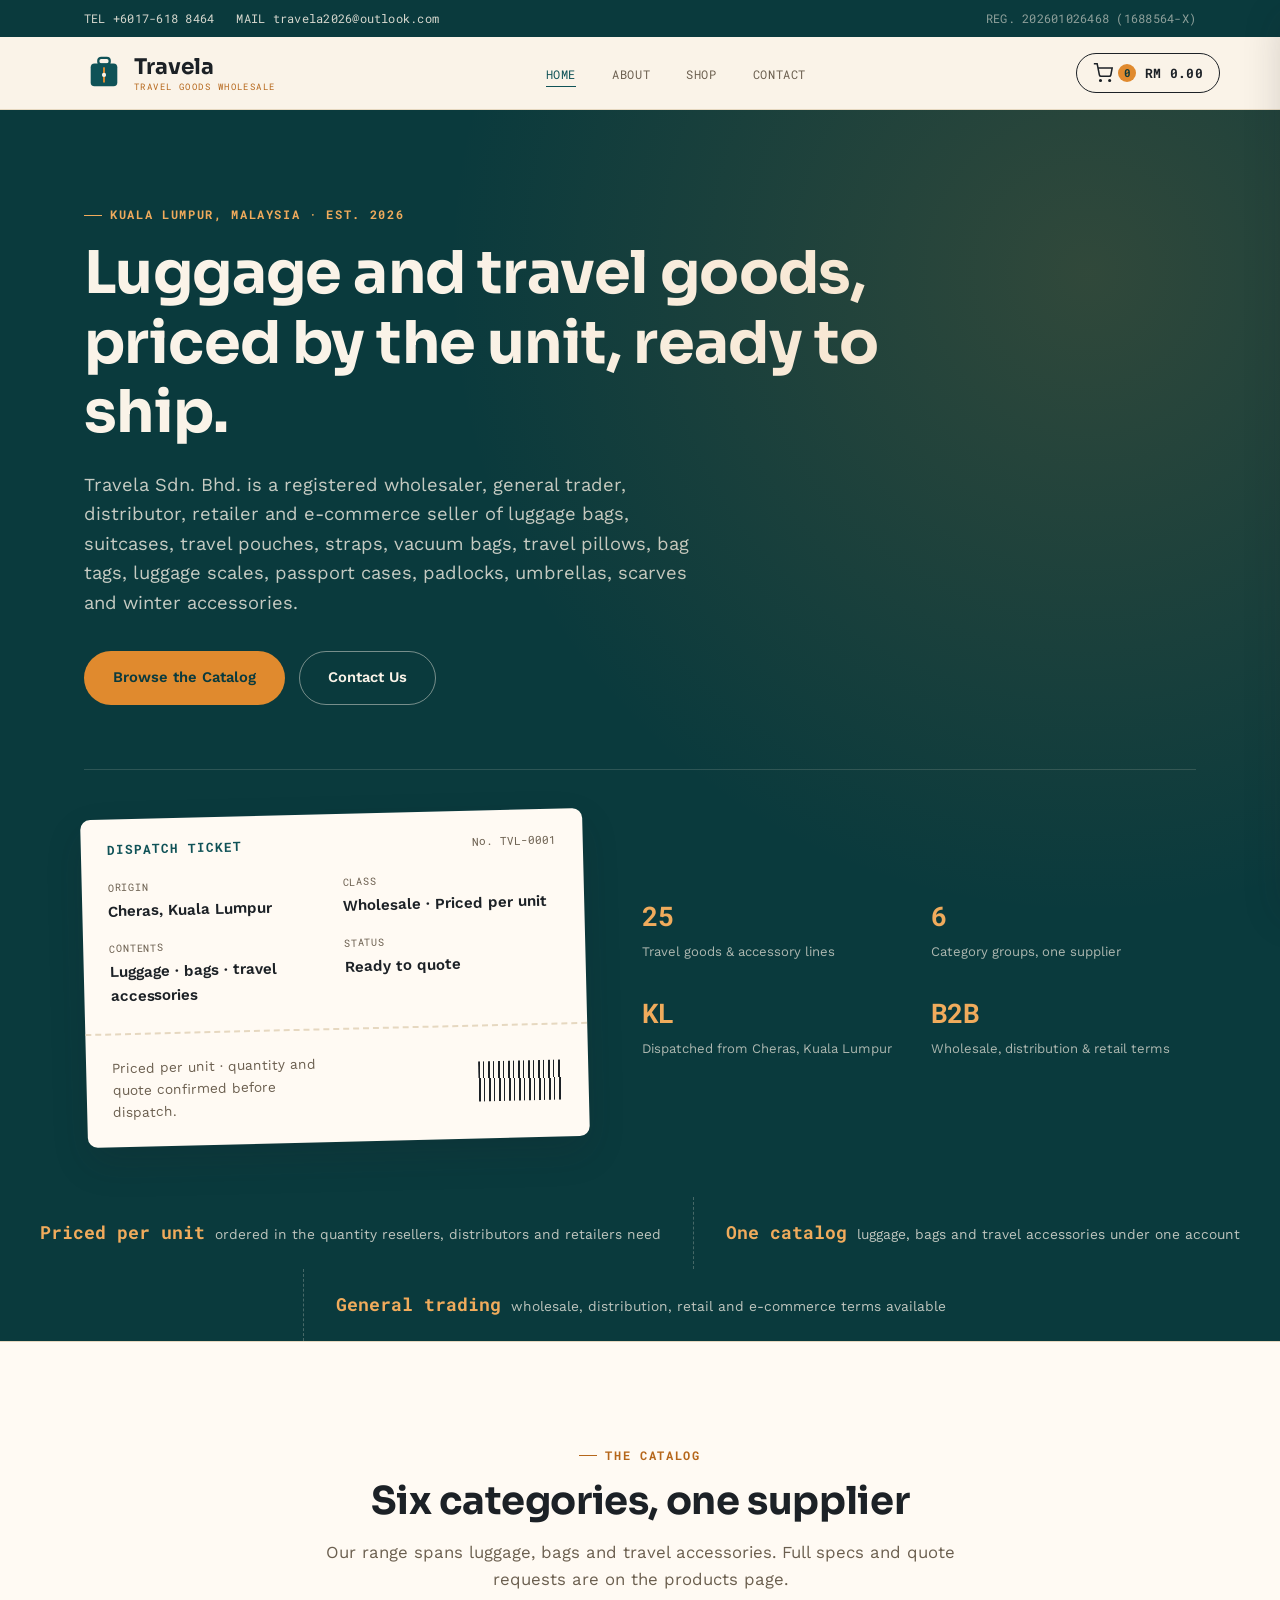
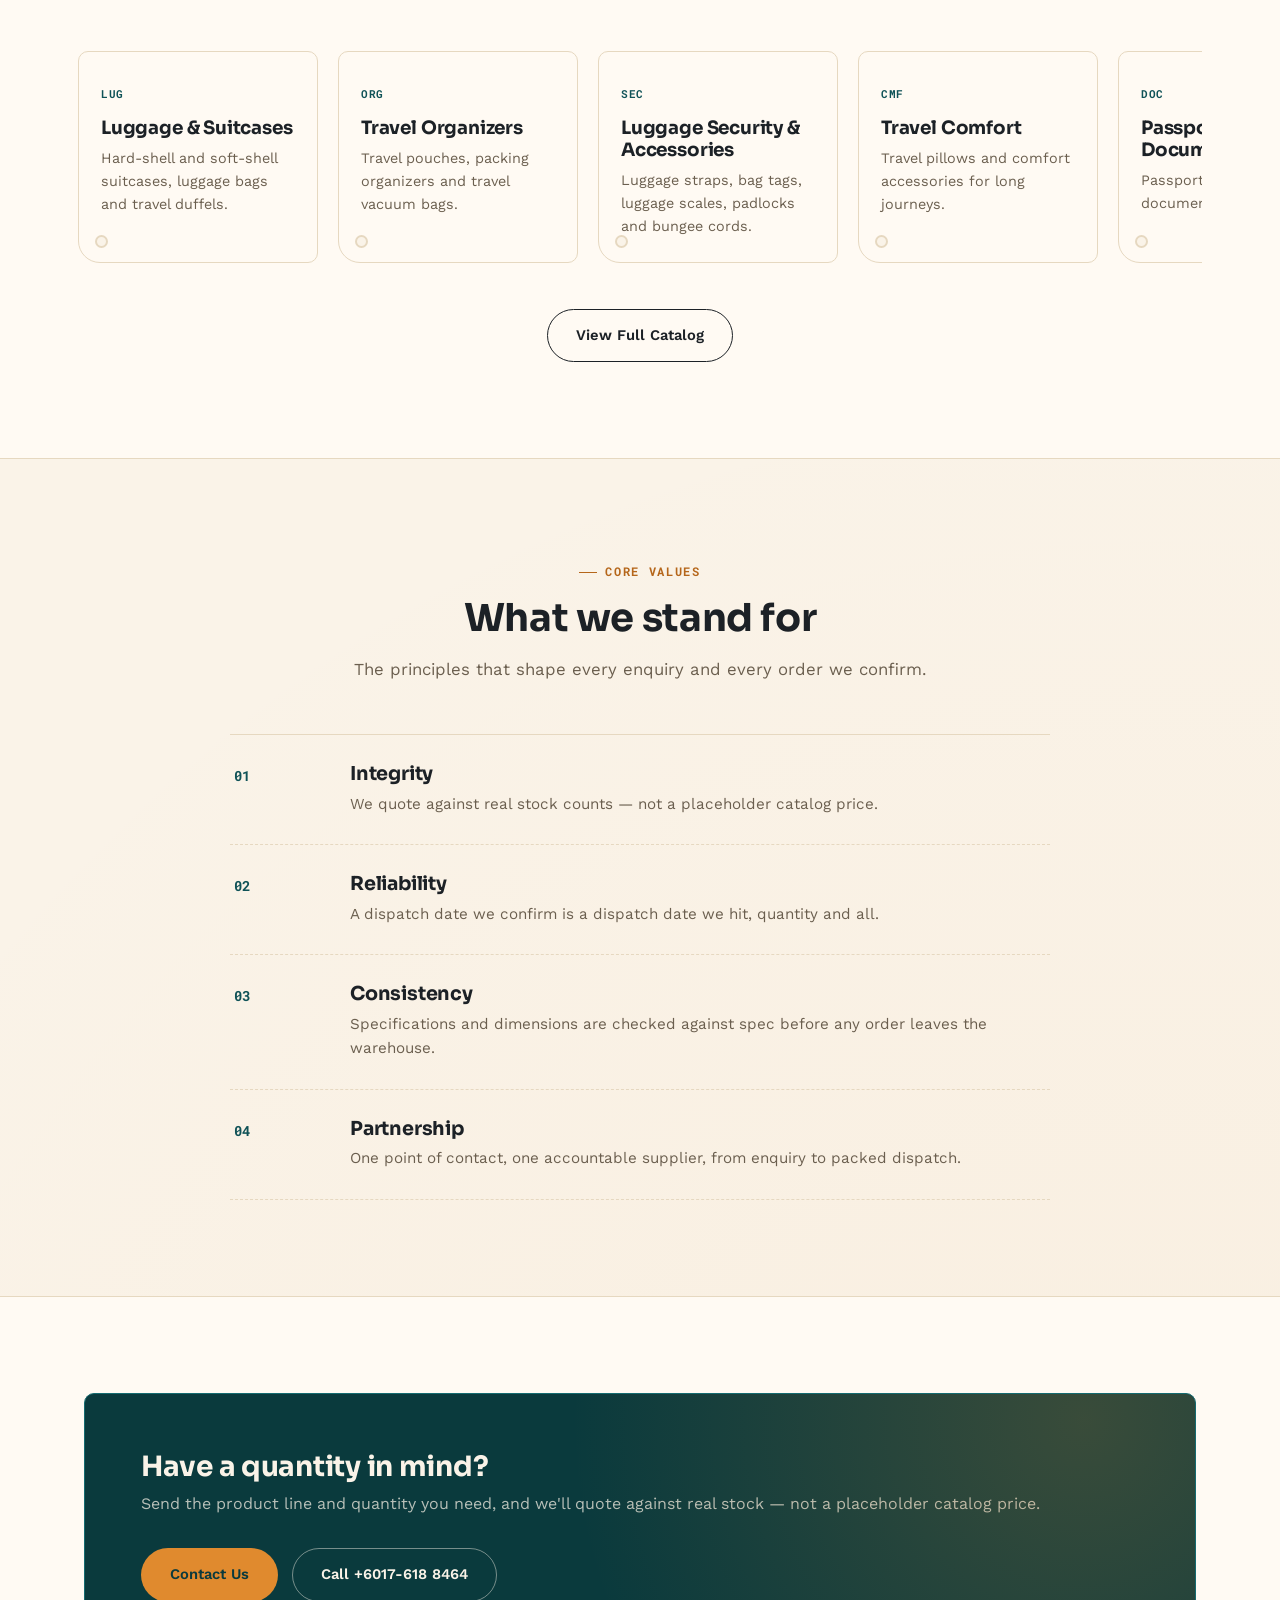
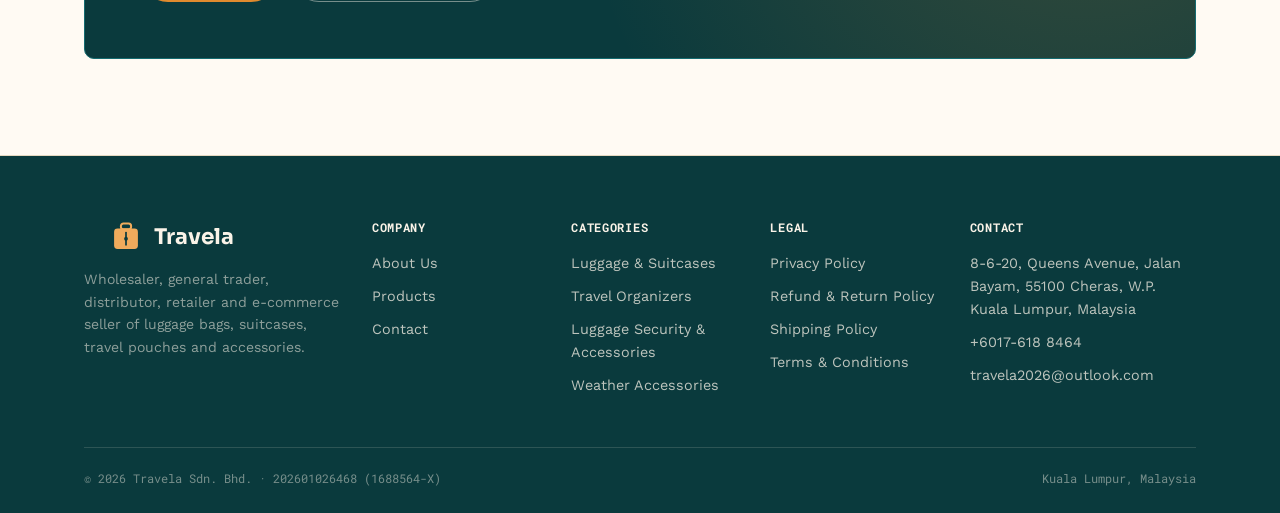
==== commit 41418d4f: "Populate product catalog with 25 SKUs across 6 categories Adds real photography for 24 SKUs and a pl" ====
--- a/index.html
+++ b/index.html
@@ -59,7 +59,7 @@
   <div class="container">
     <div class="hero-copy">
       <span class="eyebrow">Kuala Lumpur, Malaysia &middot; Est. 2026</span>
-      <h1>Luggage and travel goods, wholesaled by the set, ready to ship.</h1>
+      <h1>Luggage and travel goods, priced by the unit, ready to ship.</h1>
       <p class="lead">Travela Sdn. Bhd. is a registered wholesaler, general trader, distributor, retailer and e-commerce seller of luggage bags, suitcases, travel pouches, straps, vacuum bags, travel pillows, bag tags, luggage scales, passport cases, padlocks, umbrellas, scarves and winter accessories.</p>
       <div class="hero-actions">
         <a href="products" class="btn btn--amber">Browse the Catalog</a>
@@ -80,7 +80,7 @@
           </div>
           <div class="boarding-pass__field">
             <dt>Class</dt>
-            <dd>Wholesale &middot; Sold by the set</dd>
+            <dd>Wholesale &middot; Priced per unit</dd>
           </div>
           <div class="boarding-pass__field">
             <dt>Contents</dt>
@@ -93,14 +93,14 @@
         </div>
         <div class="boarding-pass__perf" aria-hidden="true"></div>
         <div class="boarding-pass__stub">
-          <p>Sold by the set &middot; quantity and quote confirmed before dispatch.</p>
+          <p>Priced per unit &middot; quantity and quote confirmed before dispatch.</p>
           <div class="boarding-pass__barcode" aria-hidden="true"></div>
         </div>
       </div>
 
       <div class="hero-facts">
         <div>
-          <strong>15+</strong>
+          <strong>25</strong>
           <span>Travel goods &amp; accessory lines</span>
         </div>
         <div>
@@ -122,8 +122,8 @@
 
 <section class="spec-bar">
   <div class="spec-bar__item" data-reveal>
-    <strong>Sold by the set</strong>
-    <span>priced for resellers, distributors and retailers</span>
+    <strong>Priced per unit</strong>
+    <span>ordered in the quantity resellers, distributors and retailers need</span>
   </div>
   <div class="spec-bar__item" data-reveal>
     <strong>One catalog</strong>
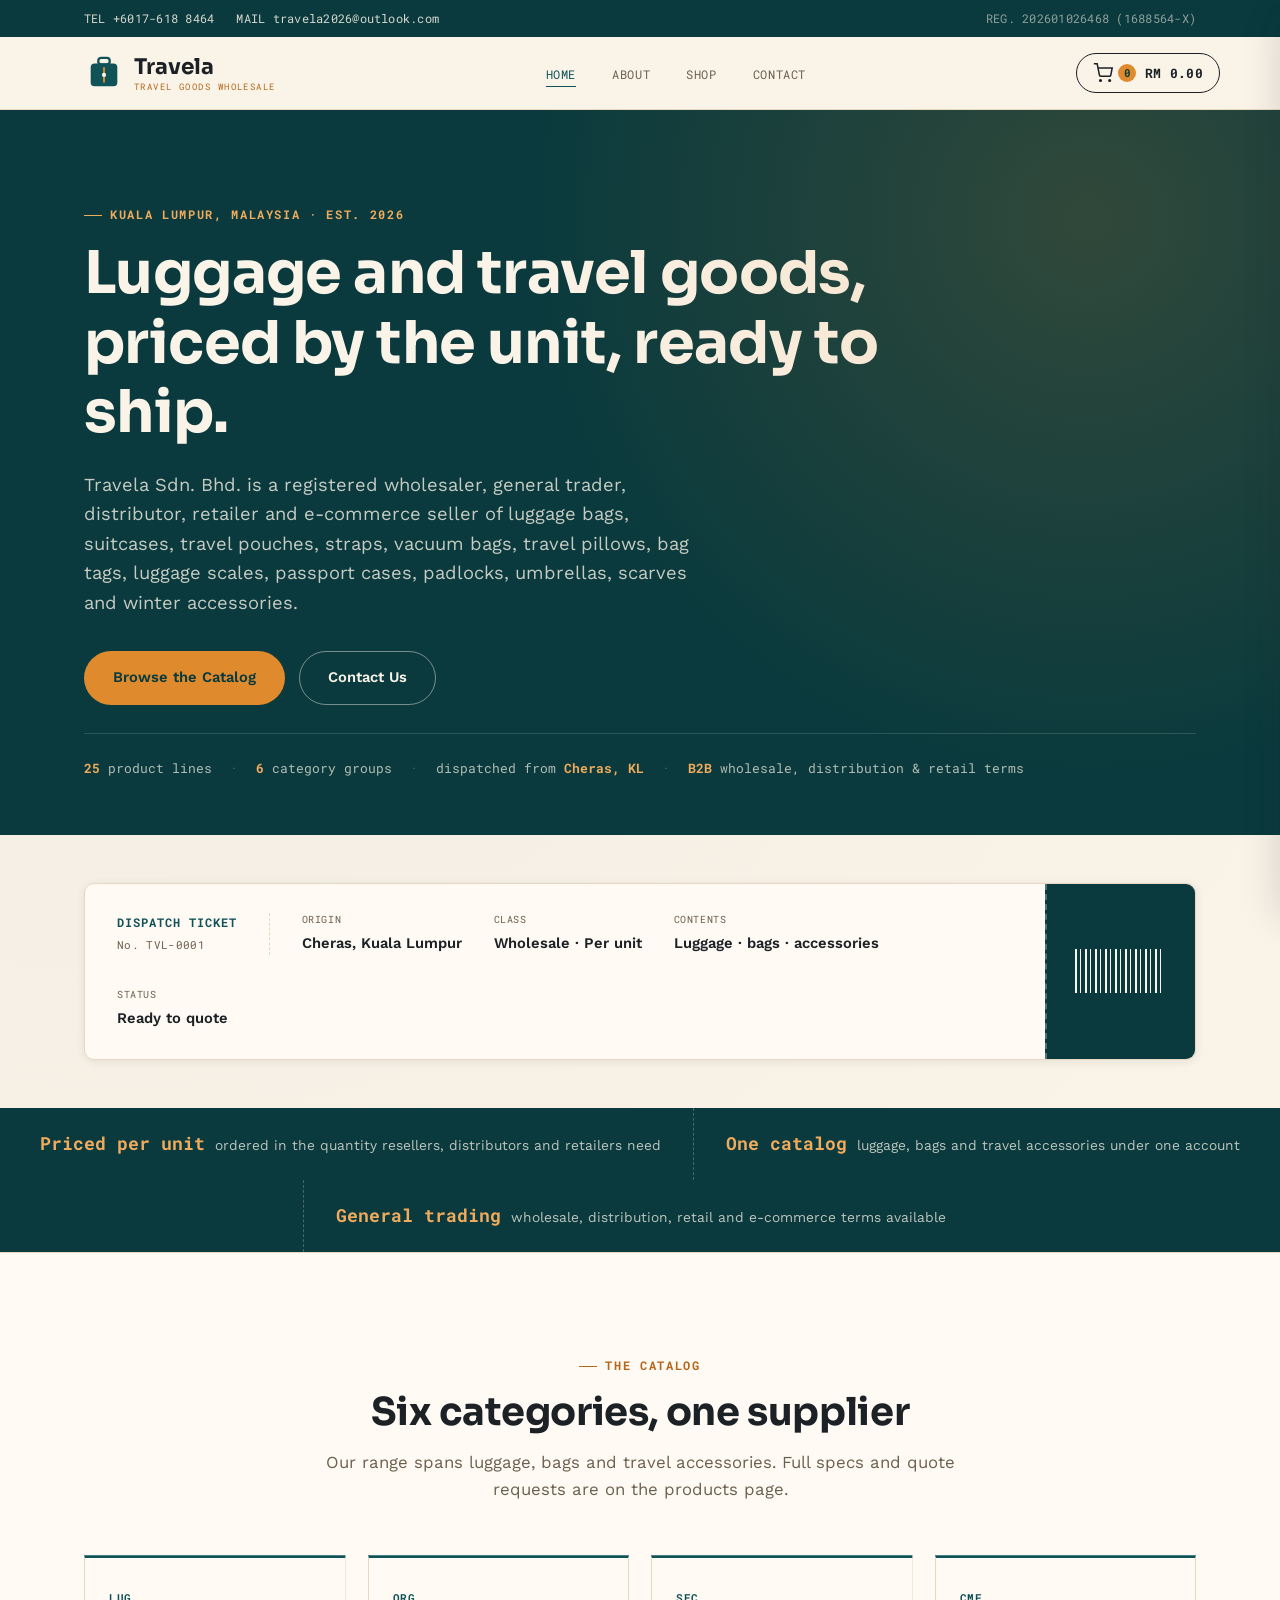
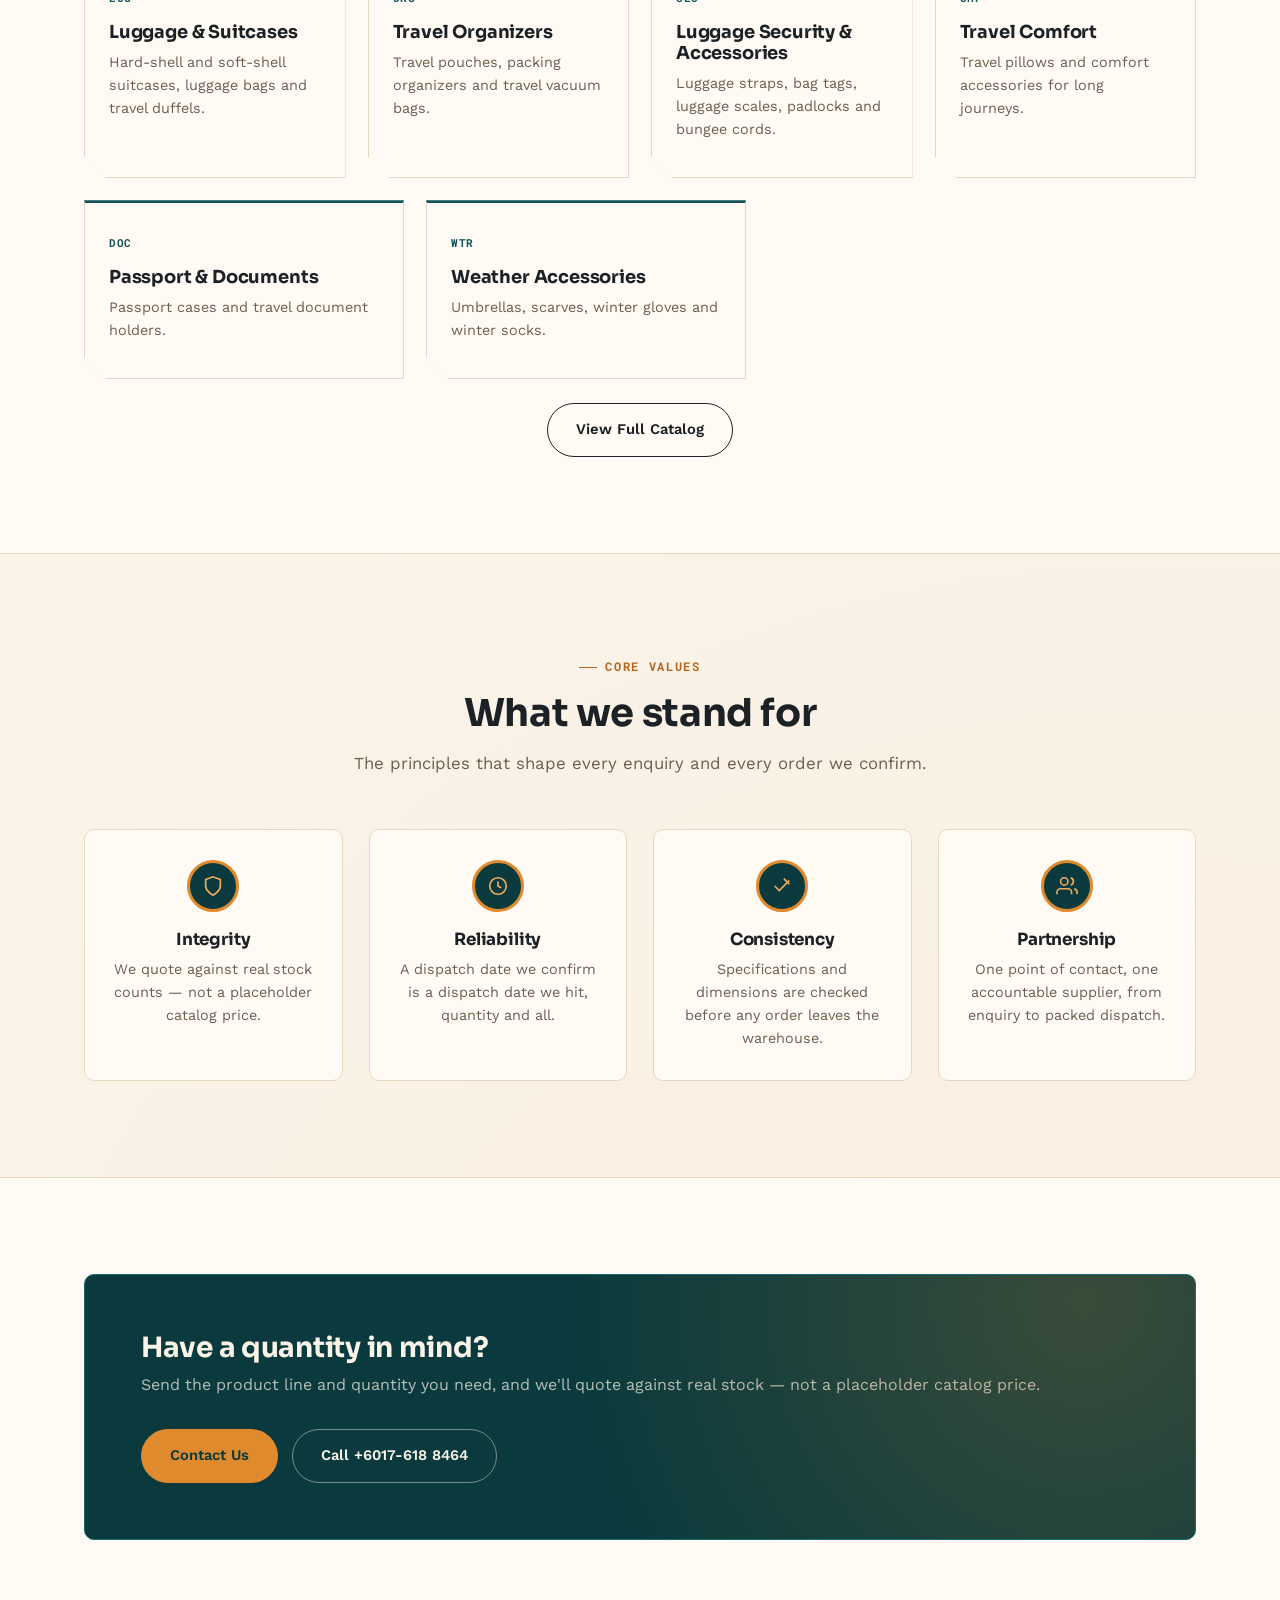
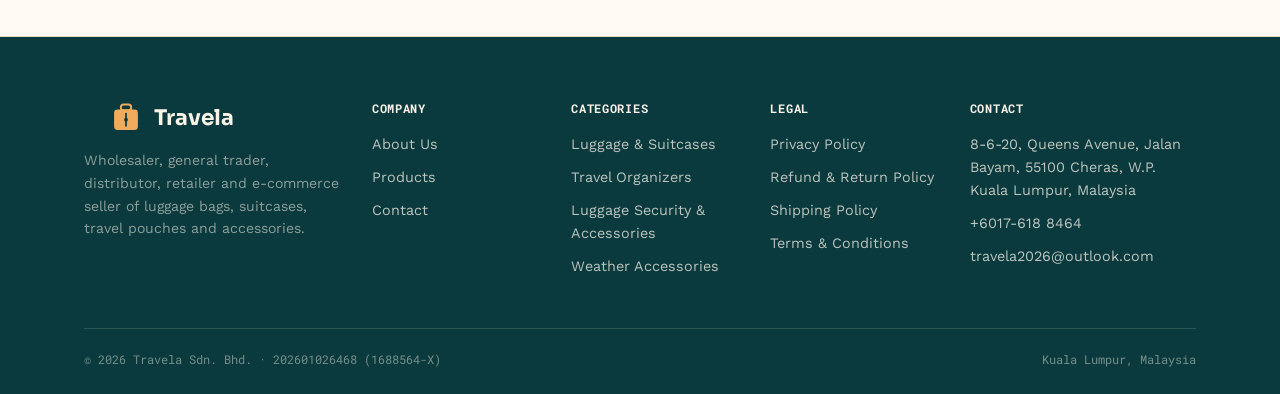
==== commit c2a531b4: "Redesign layout to differentiate from sibling sites, switch domain to travela.store Hero, category l" ====
--- a/index.html
+++ b/index.html
@@ -8,7 +8,7 @@
 <meta property="og:title" content="Travela | Wholesale Luggage, Bags &amp; Travel Accessories">
 <meta property="og:description" content="Travela Sdn. Bhd. — wholesaler, general trader, distributor, retailer and e-commerce seller of luggage bags, suitcases, travel pouches, straps, vacuum bags, travel pillows, bag tags, luggage scales, passport cases, padlocks, umbrellas, scarves and winter accessories.">
 <meta property="og:type" content="website">
-<meta property="og:url" content="https://travela.shop/">
+<meta property="og:url" content="https://travela.store/">
 <meta name="twitter:card" content="summary">
 <link rel="icon" type="image/svg+xml" href="assets/favicon.svg">
 <link rel="stylesheet" href="css/style.css">
@@ -65,56 +65,43 @@
         <a href="products" class="btn btn--amber">Browse the Catalog</a>
         <a href="contact" class="btn btn--outline">Contact Us</a>
       </div>
-    </div>
-
-    <div class="hero-cover__foot">
-      <div class="boarding-pass">
-        <div class="boarding-pass__head">
-          <h3>Dispatch Ticket</h3>
-          <span class="mono">No. TVL-0001</span>
-        </div>
-        <div class="boarding-pass__body">
-          <div class="boarding-pass__field">
-            <dt>Origin</dt>
-            <dd>Cheras, Kuala Lumpur</dd>
-          </div>
-          <div class="boarding-pass__field">
-            <dt>Class</dt>
-            <dd>Wholesale &middot; Priced per unit</dd>
-          </div>
-          <div class="boarding-pass__field">
-            <dt>Contents</dt>
-            <dd>Luggage &middot; bags &middot; travel accessories</dd>
-          </div>
-          <div class="boarding-pass__field">
-            <dt>Status</dt>
-            <dd>Ready to quote</dd>
-          </div>
-        </div>
-        <div class="boarding-pass__perf" aria-hidden="true"></div>
-        <div class="boarding-pass__stub">
-          <p>Priced per unit &middot; quantity and quote confirmed before dispatch.</p>
-          <div class="boarding-pass__barcode" aria-hidden="true"></div>
-        </div>
-      </div>
-
-      <div class="hero-facts">
-        <div>
-          <strong>25</strong>
-          <span>Travel goods &amp; accessory lines</span>
-        </div>
-        <div>
-          <strong>6</strong>
-          <span>Category groups, one supplier</span>
-        </div>
-        <div>
-          <strong>KL</strong>
-          <span>Dispatched from Cheras, Kuala Lumpur</span>
-        </div>
-        <div>
-          <strong>B2B</strong>
-          <span>Wholesale, distribution &amp; retail terms</span>
-        </div>
+      <div class="hero-stats-line">
+        <span><strong>25</strong> product lines</span>
+        <span class="divider">&middot;</span>
+        <span><strong>6</strong> category groups</span>
+        <span class="divider">&middot;</span>
+        <span>dispatched from <strong>Cheras, KL</strong></span>
+        <span class="divider">&middot;</span>
+        <span><strong>B2B</strong> wholesale, distribution &amp; retail terms</span>
+      </div>
+    </div>
+  </div>
+</section>
+
+<section class="section" style="padding-top:48px; padding-bottom:48px;">
+  <div class="container">
+    <div class="dispatch-strip" data-reveal>
+      <div class="dispatch-strip__main">
+        <div class="dispatch-strip__title">Dispatch Ticket<span>No. TVL-0001</span></div>
+        <dl class="dispatch-strip__field">
+          <dt>Origin</dt>
+          <dd>Cheras, Kuala Lumpur</dd>
+        </dl>
+        <dl class="dispatch-strip__field">
+          <dt>Class</dt>
+          <dd>Wholesale &middot; Per unit</dd>
+        </dl>
+        <dl class="dispatch-strip__field">
+          <dt>Contents</dt>
+          <dd>Luggage &middot; bags &middot; accessories</dd>
+        </dl>
+        <dl class="dispatch-strip__field">
+          <dt>Status</dt>
+          <dd>Ready to quote</dd>
+        </dl>
+      </div>
+      <div class="dispatch-strip__stub">
+        <div class="dispatch-strip__barcode" aria-hidden="true"></div>
       </div>
     </div>
   </div>
@@ -142,39 +129,33 @@
       <h2>Six categories, one supplier</h2>
       <p>Our range spans luggage, bags and travel accessories. Full specs and quote requests are on the products page.</p>
     </div>
-    <div class="category-rail">
-      <div class="luggage-tag" data-reveal>
-        <span class="tag-hole" aria-hidden="true"></span>
+    <div class="category-strip">
+      <div class="ticket-card" data-reveal>
         <span class="tag-code mono">LUG</span>
         <h3>Luggage &amp; Suitcases</h3>
         <p>Hard-shell and soft-shell suitcases, luggage bags and travel duffels.</p>
       </div>
-      <div class="luggage-tag" data-reveal>
-        <span class="tag-hole" aria-hidden="true"></span>
+      <div class="ticket-card" data-reveal>
         <span class="tag-code mono">ORG</span>
         <h3>Travel Organizers</h3>
         <p>Travel pouches, packing organizers and travel vacuum bags.</p>
       </div>
-      <div class="luggage-tag" data-reveal>
-        <span class="tag-hole" aria-hidden="true"></span>
+      <div class="ticket-card" data-reveal>
         <span class="tag-code mono">SEC</span>
         <h3>Luggage Security &amp; Accessories</h3>
         <p>Luggage straps, bag tags, luggage scales, padlocks and bungee cords.</p>
       </div>
-      <div class="luggage-tag" data-reveal>
-        <span class="tag-hole" aria-hidden="true"></span>
+      <div class="ticket-card" data-reveal>
         <span class="tag-code mono">CMF</span>
         <h3>Travel Comfort</h3>
         <p>Travel pillows and comfort accessories for long journeys.</p>
       </div>
-      <div class="luggage-tag" data-reveal>
-        <span class="tag-hole" aria-hidden="true"></span>
+      <div class="ticket-card" data-reveal>
         <span class="tag-code mono">DOC</span>
         <h3>Passport &amp; Documents</h3>
         <p>Passport cases and travel document holders.</p>
       </div>
-      <div class="luggage-tag" data-reveal>
-        <span class="tag-hole" aria-hidden="true"></span>
+      <div class="ticket-card" data-reveal>
         <span class="tag-code mono">WTR</span>
         <h3>Weather Accessories</h3>
         <p>Umbrellas, scarves, winter gloves and winter socks.</p>
@@ -193,34 +174,26 @@
       <h2>What we stand for</h2>
       <p>The principles that shape every enquiry and every order we confirm.</p>
     </div>
-    <div class="rail" style="max-width:820px; margin:0 auto;">
-      <div class="rail-row" data-reveal>
-        <span class="rail-code mono">01</span>
-        <div class="rail-body">
-          <h3>Integrity</h3>
-          <p>We quote against real stock counts &mdash; not a placeholder catalog price.</p>
-        </div>
-      </div>
-      <div class="rail-row" data-reveal>
-        <span class="rail-code mono">02</span>
-        <div class="rail-body">
-          <h3>Reliability</h3>
-          <p>A dispatch date we confirm is a dispatch date we hit, quantity and all.</p>
-        </div>
-      </div>
-      <div class="rail-row" data-reveal>
-        <span class="rail-code mono">03</span>
-        <div class="rail-body">
-          <h3>Consistency</h3>
-          <p>Specifications and dimensions are checked against spec before any order leaves the warehouse.</p>
-        </div>
-      </div>
-      <div class="rail-row" data-reveal>
-        <span class="rail-code mono">04</span>
-        <div class="rail-body">
-          <h3>Partnership</h3>
-          <p>One point of contact, one accountable supplier, from enquiry to packed dispatch.</p>
-        </div>
+    <div class="grid grid--4">
+      <div class="value-badge" data-reveal>
+        <div class="value-badge__icon"><svg width="22" height="22" viewBox="0 0 24 24" fill="none" stroke="currentColor" stroke-width="1.8"><path d="M12 22s8-4 8-10V5l-8-3-8 3v7c0 6 8 10 8 10Z"/></svg></div>
+        <h3>Integrity</h3>
+        <p>We quote against real stock counts &mdash; not a placeholder catalog price.</p>
+      </div>
+      <div class="value-badge" data-reveal>
+        <div class="value-badge__icon"><svg width="22" height="22" viewBox="0 0 24 24" fill="none" stroke="currentColor" stroke-width="1.8"><circle cx="12" cy="12" r="9"/><path d="M12 7v5l3.5 2"/></svg></div>
+        <h3>Reliability</h3>
+        <p>A dispatch date we confirm is a dispatch date we hit, quantity and all.</p>
+      </div>
+      <div class="value-badge" data-reveal>
+        <div class="value-badge__icon"><svg width="22" height="22" viewBox="0 0 24 24" fill="none" stroke="currentColor" stroke-width="1.8"><path d="M20 6 9 17l-5-5"/><path d="M14 4l6 6"/></svg></div>
+        <h3>Consistency</h3>
+        <p>Specifications and dimensions are checked before any order leaves the warehouse.</p>
+      </div>
+      <div class="value-badge" data-reveal>
+        <div class="value-badge__icon"><svg width="22" height="22" viewBox="0 0 24 24" fill="none" stroke="currentColor" stroke-width="1.8"><path d="M17 21v-2a4 4 0 0 0-4-4H5a4 4 0 0 0-4 4v2"/><circle cx="9" cy="7" r="4"/><path d="M23 21v-2a4 4 0 0 0-3-3.87M16 3.13a4 4 0 0 1 0 7.75"/></svg></div>
+        <h3>Partnership</h3>
+        <p>One point of contact, one accountable supplier, from enquiry to packed dispatch.</p>
       </div>
     </div>
   </div>
--- a/css/style.css
+++ b/css/style.css
@@ -479,86 +479,86 @@
   max-width: 640px;
   margin-bottom: 34px;
 }
-.hero-actions { display: flex; gap: 14px; flex-wrap: wrap; margin-bottom: 64px; }
-
-/* Hero lower row — boarding pass + inline quick facts */
-.hero-cover__foot {
-  display: grid;
-  grid-template-columns: 0.95fr 1.05fr;
-  gap: 56px;
-  align-items: center;
+.hero-actions { display: flex; gap: 14px; flex-wrap: wrap; margin-bottom: 28px; }
+.hero-stats-line {
+  display: flex;
+  flex-wrap: wrap;
+  gap: 10px 18px;
+  align-items: center;
+  font-family: 'Roboto Mono', monospace;
+  font-size: 0.84rem;
+  color: rgba(250,243,232,0.7);
+  padding-top: 24px;
   border-top: 1px solid rgba(250,243,232,0.14);
-  padding-top: 44px;
-}
-.hero-facts { display: grid; grid-template-columns: repeat(2, 1fr); gap: 28px 24px; }
-.hero-facts div strong {
-  display: block;
-  font-family: 'Roboto Mono', monospace;
-  font-size: 1.7rem;
-  font-weight: 700;
-  color: var(--amber-light);
-}
-.hero-facts div span { font-size: 0.82rem; color: rgba(250,243,232,0.68); }
-
-/* Boarding pass — hero signature panel, a ticket-stub card with a perforated tear line and barcode */
-.boarding-pass {
-  position: relative;
-  background: var(--panel);
-  color: var(--ink);
+}
+.hero-stats-line strong { color: var(--amber-light); font-weight: 700; }
+.hero-stats-line span.divider { color: rgba(250,243,232,0.3); }
+
+/* Dispatch strip — wide horizontal ticket, its own section below the hero (not embedded in it) */
+.dispatch-strip {
+  display: flex;
+  align-items: stretch;
+  background: var(--panel);
+  border: 1px solid var(--line);
   border-radius: var(--radius-lg);
-  box-shadow: var(--shadow-md);
-  transform: rotate(-1.4deg);
+  box-shadow: var(--shadow-sm);
   overflow: hidden;
 }
-.boarding-pass__head {
-  padding: 22px 26px 16px;
-  display: flex;
-  justify-content: space-between;
-  align-items: baseline;
-}
-.boarding-pass__head h3 {
-  font-family: 'Roboto Mono', monospace;
-  font-size: 0.8rem;
+.dispatch-strip__main {
+  flex: 1;
+  display: flex;
+  flex-wrap: wrap;
+  align-items: center;
+  gap: 32px;
+  padding: 28px 32px;
+}
+.dispatch-strip__title {
+  font-family: 'Roboto Mono', monospace;
+  font-size: 0.76rem;
   letter-spacing: 0.08em;
   text-transform: uppercase;
   font-weight: 700;
   color: var(--petrol-text);
-}
-.boarding-pass__head span { font-family: 'Roboto Mono', monospace; font-size: 0.7rem; color: var(--muted); }
-.boarding-pass__body { padding: 4px 26px 20px; display: grid; grid-template-columns: 1fr 1fr; gap: 16px 20px; }
-.boarding-pass__field dt {
-  font-family: 'Roboto Mono', monospace;
-  font-size: 0.64rem;
-  letter-spacing: 0.08em;
+  padding-right: 32px;
+  border-right: 1px dashed var(--line);
+}
+.dispatch-strip__title span {
+  display: block;
+  font-size: 0.68rem;
+  font-weight: 400;
+  letter-spacing: 0.03em;
+  text-transform: none;
+  color: var(--muted);
+  margin-top: 5px;
+}
+.dispatch-strip__field dt {
+  font-family: 'Roboto Mono', monospace;
+  font-size: 0.62rem;
+  letter-spacing: 0.06em;
   text-transform: uppercase;
   color: var(--muted);
   margin-bottom: 4px;
 }
-.boarding-pass__field dd { font-weight: 600; font-size: 0.95rem; }
-.boarding-pass__perf {
+.dispatch-strip__field dd { font-weight: 600; font-size: 0.92rem; }
+.dispatch-strip__stub {
+  flex-shrink: 0;
+  width: 150px;
+  background: var(--petrol-deep);
+  display: flex;
+  align-items: center;
+  justify-content: center;
   position: relative;
-  height: 0;
-  border-top: 2px dashed var(--line);
-  margin: 4px 0;
-}
-.boarding-pass__perf::before, .boarding-pass__perf::after {
+}
+.dispatch-strip__stub::before {
   content: "";
   position: absolute;
-  top: -11px;
-  width: 22px;
-  height: 22px;
-  border-radius: 50%;
-  background: var(--petrol-deep);
-}
-.boarding-pass__perf::before { left: -37px; }
-.boarding-pass__perf::after { right: -37px; }
-.boarding-pass__stub { padding: 18px 26px 24px; display: flex; align-items: center; justify-content: space-between; gap: 16px; }
-.boarding-pass__stub p { font-size: 0.86rem; color: var(--muted); max-width: 220px; }
-.boarding-pass__barcode {
-  flex-shrink: 0;
-  width: 84px;
-  height: 40px;
-  background-image: repeating-linear-gradient(90deg, var(--ink) 0px, var(--ink) 2px, transparent 2px, transparent 5px, var(--ink) 5px, var(--ink) 6px, transparent 6px, transparent 10px);
+  left: 0; top: 0; bottom: 0;
+  border-left: 2px dashed rgba(250,243,232,0.3);
+}
+.dispatch-strip__barcode {
+  width: 90px;
+  height: 44px;
+  background-image: repeating-linear-gradient(90deg, var(--sand) 0px, var(--sand) 2px, transparent 2px, transparent 5px, var(--sand) 5px, var(--sand) 6px, transparent 6px, transparent 10px);
 }
 
 /* Spec bar — flight-info-board style single-row strip, not a boxed feature grid */
@@ -587,48 +587,28 @@
 .grid--3 { grid-template-columns: repeat(3, 1fr); }
 .grid--2 { grid-template-columns: repeat(2, 1fr); }
 
-/* Luggage tag — category cards shaped like a real hand-luggage tag */
-.luggage-tag {
+/* Ticket card — category cards with a torn-corner silhouette, wrapped in a flex row (not a scroll rail or plain grid) */
+.category-strip { display: flex; flex-wrap: wrap; gap: 22px; }
+.ticket-card {
+  flex: 1 1 260px;
+  max-width: 320px;
   background: var(--panel);
   border: 1px solid var(--line);
-  border-radius: var(--radius-lg) var(--radius-lg) var(--radius-lg) 22px;
-  padding: 28px 22px 24px;
-  position: relative;
+  border-top: 3px solid var(--petrol);
+  clip-path: polygon(0 0, 100% 0, 100% 100%, 22px 100%, 0 calc(100% - 22px));
+  padding: 26px 24px 36px;
   transition: transform 0.25s cubic-bezier(0.2,0.7,0.3,1), box-shadow 0.25s ease, border-color 0.25s ease;
 }
-.luggage-tag:hover { transform: translateY(-4px); box-shadow: var(--shadow-md); border-color: var(--petrol); }
-.luggage-tag .tag-hole {
-  position: absolute;
-  bottom: 14px;
-  left: 16px;
-  width: 13px;
-  height: 13px;
-  border-radius: 50%;
-  background: var(--sand);
-  border: 2px solid var(--line);
-}
-.luggage-tag .tag-code {
+.ticket-card:hover { transform: translateY(-4px); box-shadow: var(--shadow-md); border-color: var(--petrol); }
+.ticket-card .tag-code {
   font-family: 'Roboto Mono', monospace;
   font-size: 0.68rem;
   color: var(--petrol-text);
   letter-spacing: 0.05em;
   font-weight: 700;
 }
-.luggage-tag h3 { font-size: 1.15rem; margin: 12px 0 8px; }
-.luggage-tag p { font-size: 0.9rem; color: var(--muted); }
-
-/* Category rail — horizontal scroll-snap strip */
-.category-rail {
-  display: flex;
-  gap: 20px;
-  overflow-x: auto;
-  scroll-snap-type: x mandatory;
-  padding: 6px 6px 22px;
-  margin: 0 -6px;
-}
-.category-rail .luggage-tag { flex: 0 0 240px; scroll-snap-align: start; }
-.category-rail::-webkit-scrollbar { height: 6px; }
-.category-rail::-webkit-scrollbar-thumb { background: var(--line); border-radius: 999px; }
+.ticket-card h3 { font-size: 1.12rem; margin: 12px 0 8px; }
+.ticket-card p { font-size: 0.9rem; color: var(--muted); }
 
 /* Stat strip */
 .stat-strip { display: grid; grid-template-columns: repeat(4, 1fr); border-top: 1px solid var(--line); border-bottom: 1px solid var(--line); background: var(--panel); }
@@ -643,6 +623,29 @@
 .trust-line div:first-child { border-left: none; }
 .trust-line h3 { font-size: 1.1rem; margin-bottom: 6px; }
 .trust-line p { color: var(--muted); font-size: 0.9rem; }
+
+/* Value badge — core values as a stamp-icon grid, not a numbered list */
+.value-badge {
+  background: var(--panel);
+  border: 1px solid var(--line);
+  border-radius: var(--radius-lg);
+  padding: 30px 24px;
+  text-align: center;
+}
+.value-badge__icon {
+  width: 52px;
+  height: 52px;
+  border-radius: 50%;
+  background: var(--petrol-deep);
+  color: var(--amber-light);
+  display: flex;
+  align-items: center;
+  justify-content: center;
+  margin: 0 auto 18px;
+  border: 3px solid var(--amber);
+}
+.value-badge h3 { font-size: 1.05rem; margin-bottom: 8px; }
+.value-badge p { color: var(--muted); font-size: 0.9rem; }
 
 /* Product catalog — shared card, shop layout with sidebar filter */
 .shop-toolbar { display: flex; align-items: center; justify-content: space-between; gap: 20px; flex-wrap: wrap; margin-bottom: 32px; padding-bottom: 20px; border-bottom: 1px solid var(--line); }
@@ -897,10 +900,6 @@
 }
 .rail-body h3 { font-size: 1.2rem; margin-bottom: 6px; }
 .rail-body p { color: var(--muted); font-size: 0.95rem; max-width: 640px; }
-.rail--split { display: grid; grid-template-columns: 1fr 1fr; column-gap: 32px; border-top: 1px solid var(--line); }
-.rail--split .rail-row { border-bottom: 1px dashed var(--line); }
-.rail--split .rail-row:nth-child(odd) { border-right: 1px dashed var(--line); padding-right: 24px; }
-.rail--split .rail-row:nth-child(even) { padding-left: 24px; }
 
 /* FAQ — plain question/answer rows, no accordion chrome */
 .faq-list { border-top: 1px solid var(--line); max-width: 780px; margin: 0 auto; }
@@ -1145,8 +1144,6 @@
 
 /* Responsive */
 @media (max-width: 900px) {
-  .hero-cover__foot { grid-template-columns: 1fr; gap: 32px; }
-  .hero-facts { grid-template-columns: repeat(2, 1fr); }
   .grid--4 { grid-template-columns: repeat(2, 1fr); }
   .grid--3 { grid-template-columns: repeat(2, 1fr); }
   .two-col { grid-template-columns: 1fr; gap: 32px; }
@@ -1161,14 +1158,13 @@
   .trust-line div:first-child { border-top: none; }
   .compass-panel { grid-template-columns: 1fr; }
   .compass-panel__divider { display: none; }
-  .rail--split { grid-template-columns: 1fr; }
-  .rail--split .rail-row:nth-child(odd) { border-right: none; padding-right: 4px; }
-  .rail--split .rail-row:nth-child(even) { padding-left: 4px; }
   .shop-layout { grid-template-columns: 1fr; }
   .shop-sidebar { position: static; flex-direction: row; flex-wrap: wrap; gap: 8px; }
   .shop-sidebar button { width: auto; border: 1px solid var(--line); border-radius: 999px; padding: 8px 14px; }
   .product-detail { grid-template-columns: 1fr; }
-  .boarding-pass__body { grid-template-columns: 1fr; }
+  .dispatch-strip { flex-direction: column; }
+  .dispatch-strip__stub { width: auto; padding: 18px 0; }
+  .dispatch-strip__stub::before { display: none; }
 }
 
 @media (max-width: 720px) {
@@ -1210,10 +1206,8 @@
   .product-detail__buy .btn { width: 100%; }
   .spec-bar__item { padding: 16px 20px; border-left: none; border-top: 1px dashed rgba(250,243,232,0.25); flex: 1 1 45%; }
   .spec-bar__item:first-child { border-top: none; }
-  .hero-facts { grid-template-columns: 1fr; }
-  .category-rail .luggage-tag { flex-basis: 200px; }
-  .boarding-pass { transform: rotate(0); }
-  .boarding-pass__perf::before, .boarding-pass__perf::after { display: none; }
+  .dispatch-strip__title { border-right: none; border-bottom: 1px dashed var(--line); padding: 0 0 16px; width: 100%; }
+  .ticket-card { flex-basis: 100%; max-width: none; }
 
   /* Prevent iOS Safari from auto-zooming on focus (triggers under 16px) */
   .form-row input, .form-row select, .form-row textarea, .qty-input { font-size: 16px; }
